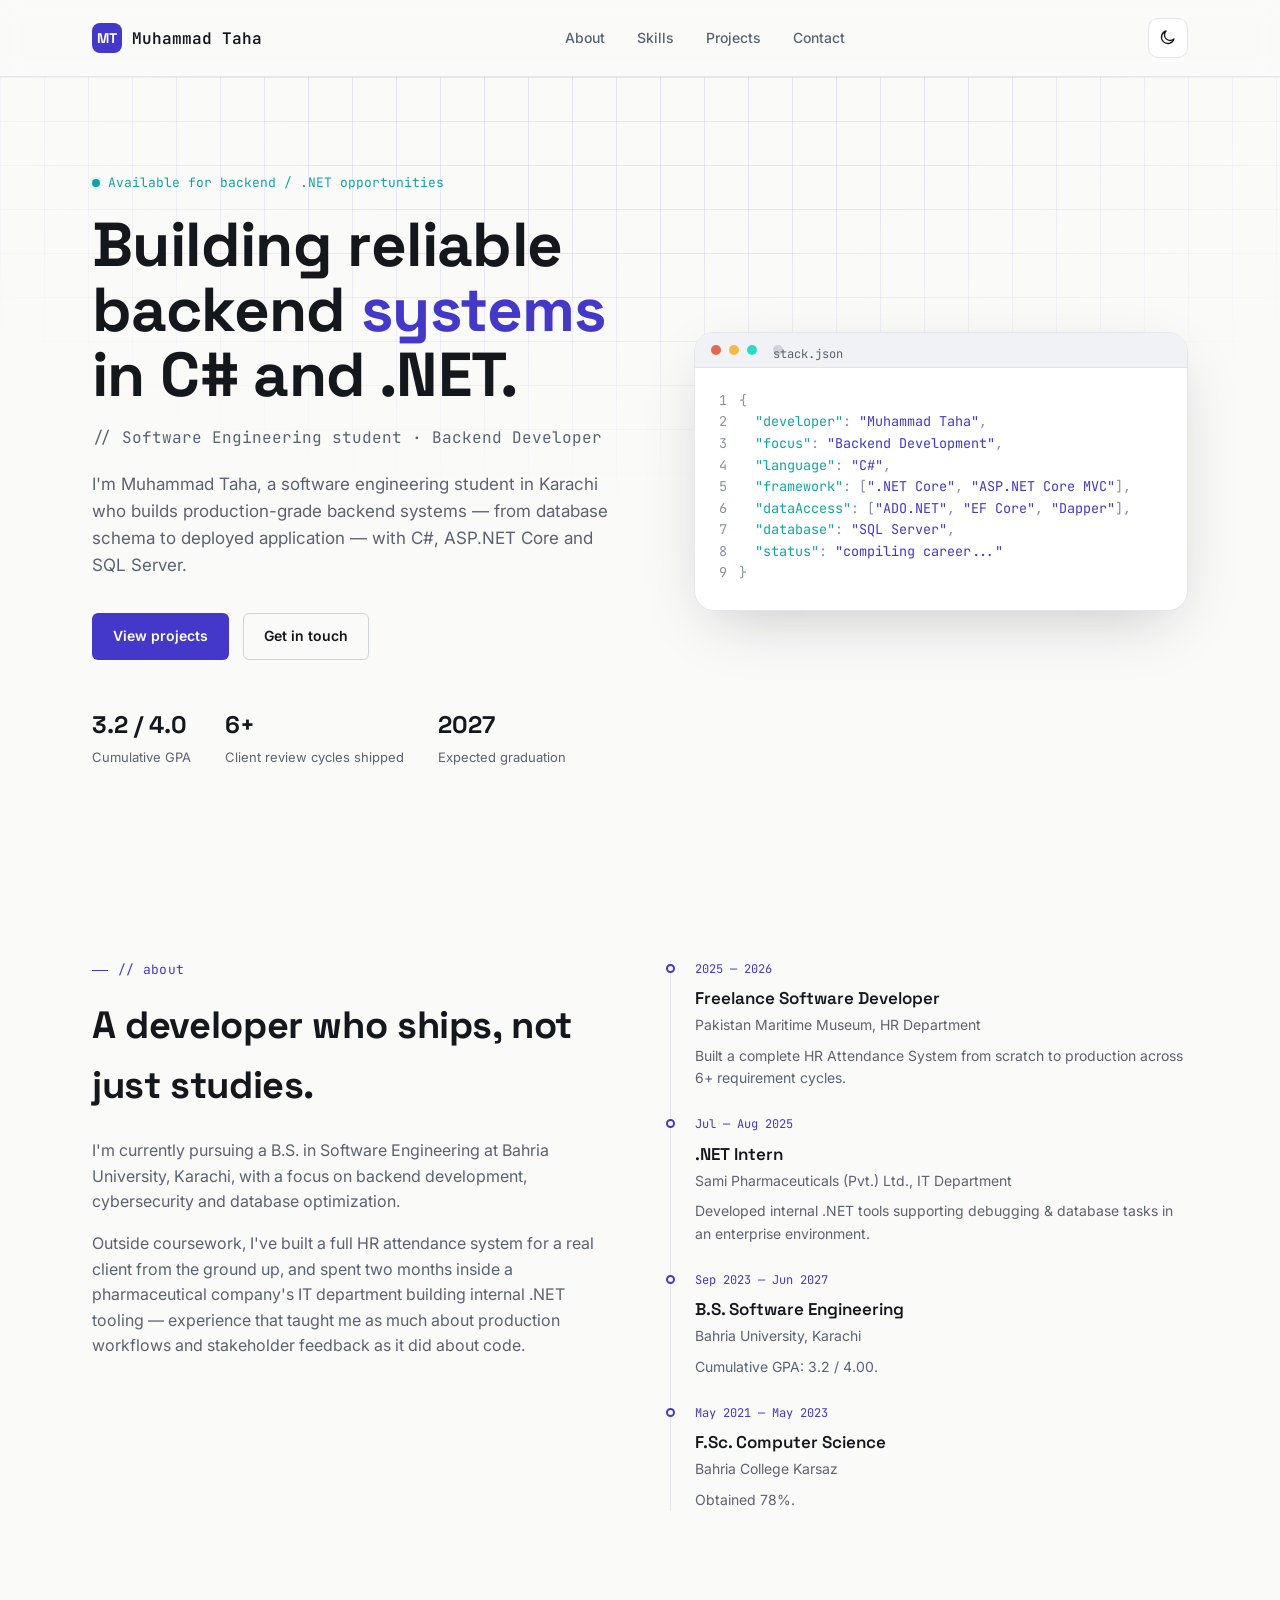
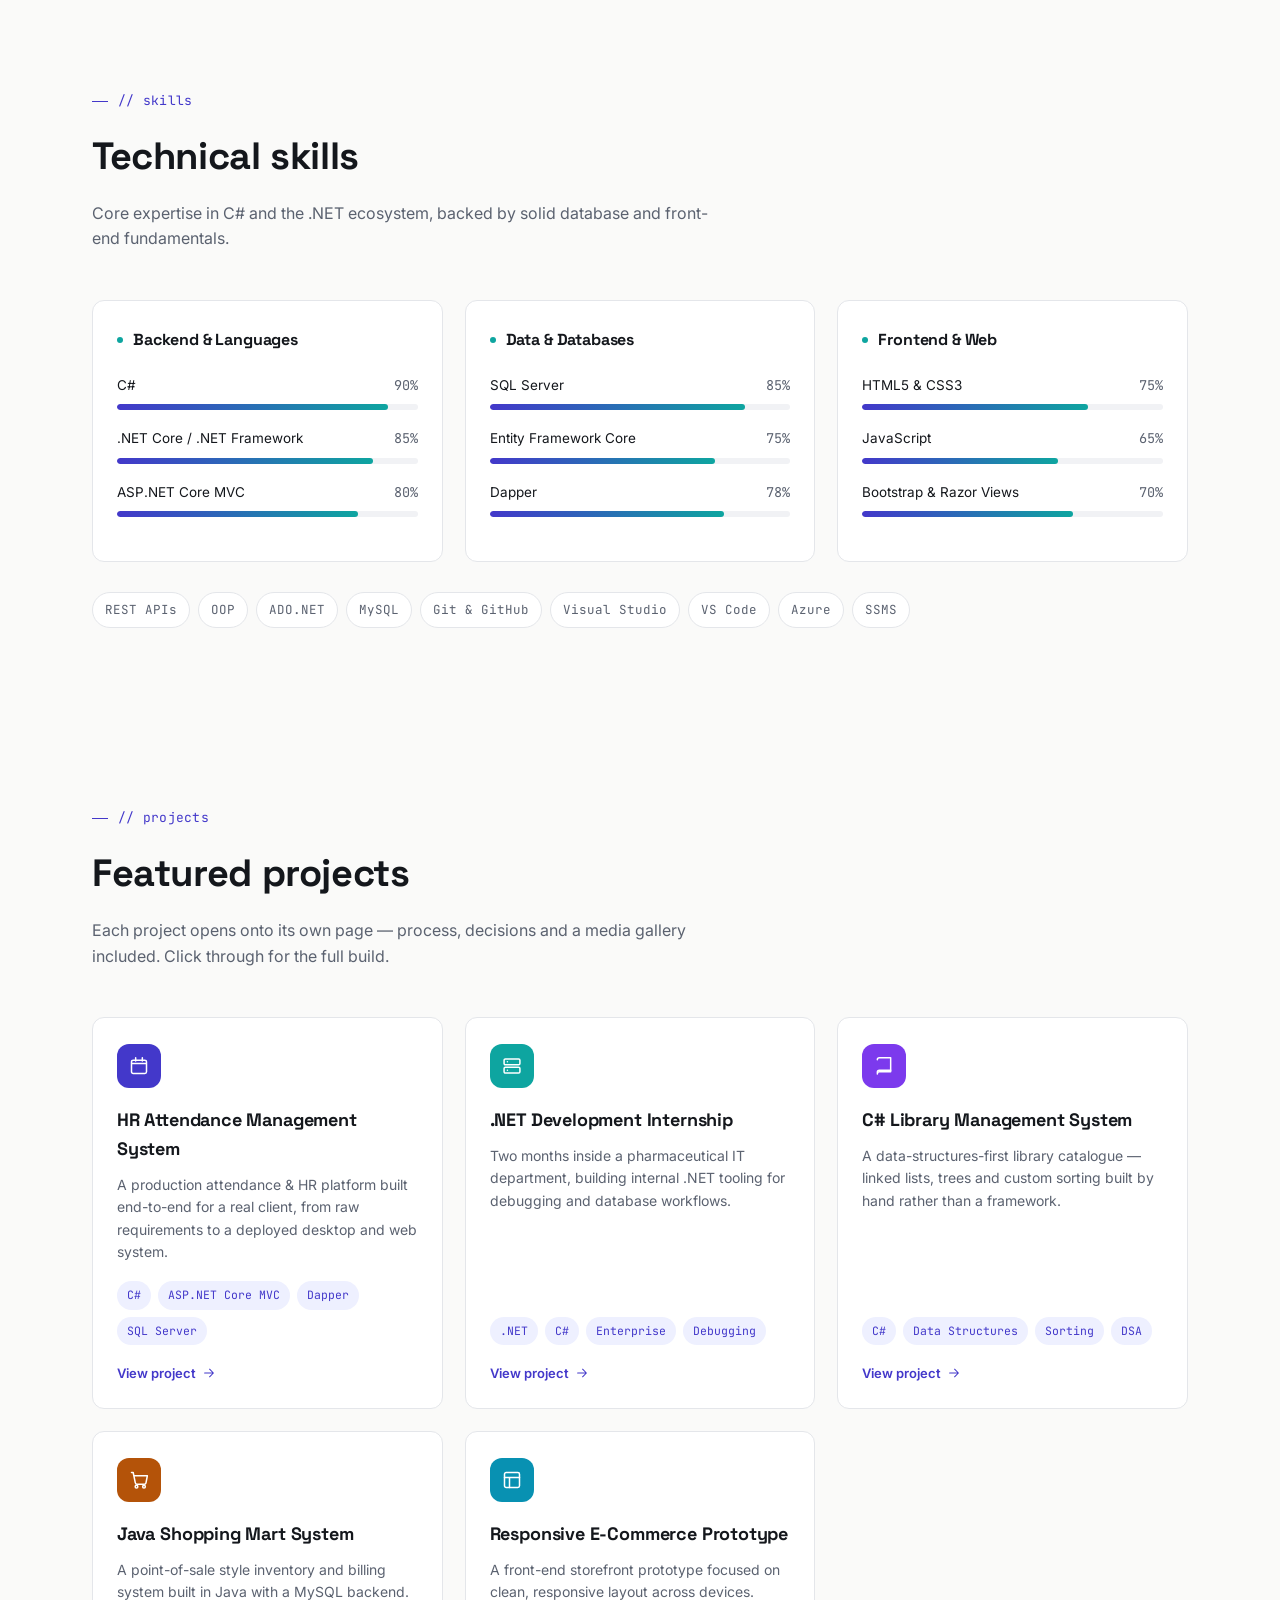
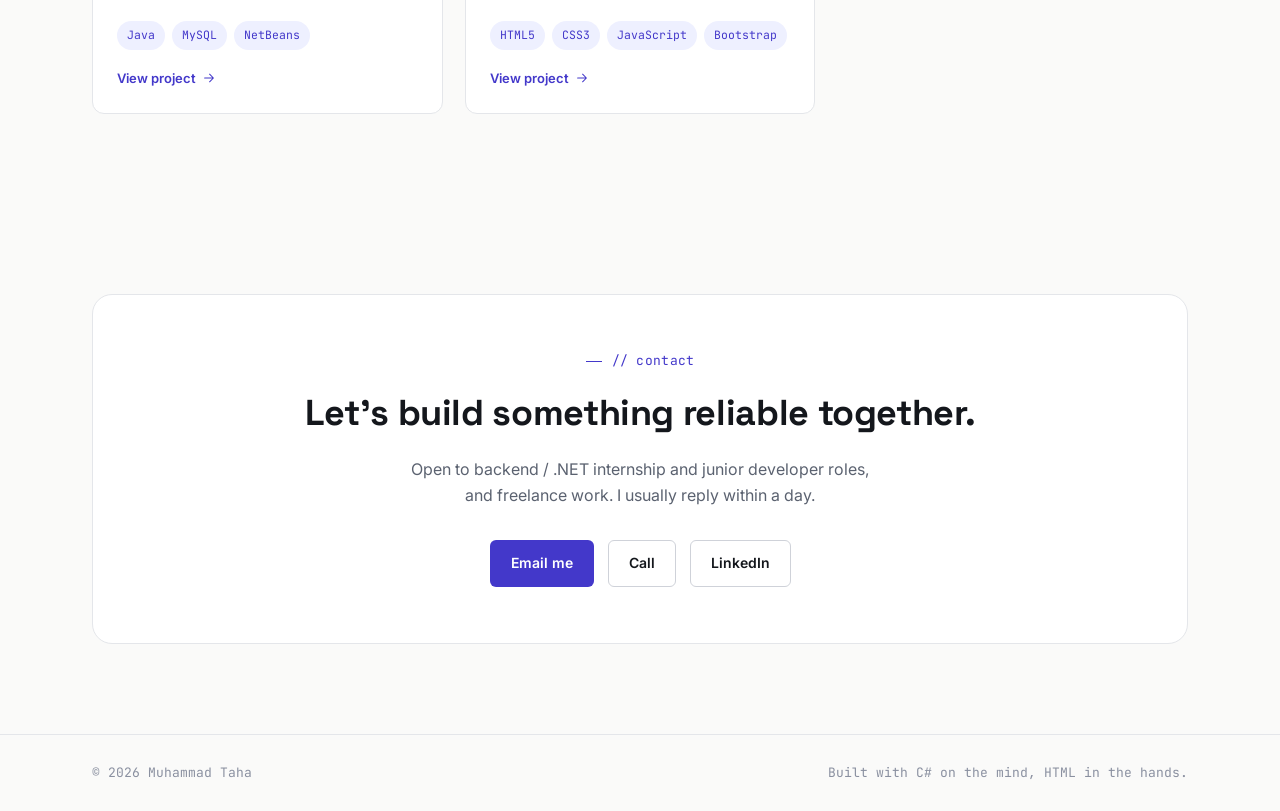
==== index.html @ 9a32a616 "Add files via upload" ====
<!DOCTYPE html>
<html lang="en">
<head>
<meta charset="UTF-8">
<meta name="viewport" content="width=device-width, initial-scale=1.0">
<title>Muhammad Taha — Backend Developer</title>
<meta name="description" content="Muhammad Taha — Backend Developer specializing in C# and the .NET ecosystem. Portfolio of production and personal projects.">
<link rel="icon" href="data:image/svg+xml,<svg xmlns=%22http://www.w3.org/2000/svg%22 viewBox=%220 0 24 24%22><rect width=%2224%22 height=%2224%22 rx=%226%22 fill=%22%234338CA%22/><text x=%2212%22 y=%2216.5%22 font-family=%22monospace%22 font-size=%2211%22 fill=%22white%22 text-anchor=%22middle%22>MT</text></svg>">
<link rel="stylesheet" href="css/styles.css">
<script>
  // set theme before paint to avoid flash
  (function(){ var t = localStorage.getItem('mt-portfolio-theme'); if(!t){ t = window.matchMedia('(prefers-color-scheme: dark)').matches ? 'dark':'light'; } document.documentElement.setAttribute('data-theme', t); })();
</script>
</head>
<body>

<nav class="nav">
  <div class="nav-inner">
    <button type="button" class="logo" id="brand-btn" aria-label="View profile"><span class="logo-mark" id="brand-mark">MT</span><span id="brand-name">Muhammad Taha</span></button>
    <ul class="nav-links" data-nav-links>
      <li><a href="#about">About</a></li>
      <li><a href="#skills">Skills</a></li>
      <li><a href="#projects">Projects</a></li>
      <li><a href="#contact">Contact</a></li>
    </ul>
    <div class="nav-right">
      <button class="theme-toggle" data-theme-toggle aria-label="Toggle color theme">
        <span class="icon-moon"><svg viewBox="0 0 24 24" fill="none" stroke="currentColor" stroke-width="1.8" stroke-linecap="round" stroke-linejoin="round"><path d="M20 14.5A8.5 8.5 0 1 1 9.5 4a7 7 0 0 0 10.5 10.5Z"/></svg></span>
        <span class="icon-sun"><svg viewBox="0 0 24 24" fill="none" stroke="currentColor" stroke-width="1.8" stroke-linecap="round" stroke-linejoin="round"><circle cx="12" cy="12" r="4.2"/><path d="M12 2.5v2.4M12 19.1v2.4M4.9 4.9l1.7 1.7M17.4 17.4l1.7 1.7M2.5 12h2.4M19.1 12h2.4M4.9 19.1l1.7-1.7M17.4 6.6l1.7-1.7"/></svg></span>
      </button>
      <button class="nav-toggle" data-nav-toggle aria-label="Toggle navigation menu">
        <svg viewBox="0 0 24 24" fill="none" stroke="currentColor" stroke-width="1.8" stroke-linecap="round" stroke-linejoin="round">
          <path d="M4 7h16"/>
          <path d="M4 12h16"/>
          <path d="M4 17h16"/>
        </svg>
      </button>
    </div>
  </div>
</nav>

<header class="hero">
  <div class="grid-backdrop"></div>
  <div class="container">
    <div class="hero-grid">
      <div>
        <div class="hero-kicker"><span class="dot"></span> <span id="hero-kicker"></span></div>
        <h1><span id="hero-title-pre"></span><span class="accent" id="hero-title-accent"></span><span id="hero-title-post"></span></h1>
        <div class="hero-role" id="hero-role"></div>
        <p class="hero-desc" id="hero-desc"></p>
        <div class="hero-actions">
          <a class="btn btn-primary" href="#projects">View projects</a>
          <a class="btn btn-ghost" href="#contact">Get in touch</a>
        </div>
        <div class="hero-stats" id="hero-stats"></div>
      </div>

      <div class="manifest">
        <div class="manifest-bar">
          <span style="background:#E8654E"></span><span style="background:#F5B942"></span><span style="background:#2DD9C6"></span>
          <span class="name">stack.json</span>
        </div>
        <div class="manifest-body">
<div class="row"><span class="ln">1</span><span class="p">{</span></div>
<div class="row"><span class="ln">2</span>  <span class="k">"developer"</span><span class="p">:</span> <span class="s">"Muhammad Taha"</span><span class="p">,</span></div>
<div class="row"><span class="ln">3</span>  <span class="k">"focus"</span><span class="p">:</span> <span class="s">"Backend Development"</span><span class="p">,</span></div>
<div class="row"><span class="ln">4</span>  <span class="k">"language"</span><span class="p">:</span> <span class="s">"C#"</span><span class="p">,</span></div>
<div class="row"><span class="ln">5</span>  <span class="k">"framework"</span><span class="p">:</span> <span class="p">[</span><span class="s">".NET Core"</span><span class="p">,</span> <span class="s">"ASP.NET Core MVC"</span><span class="p">],</span></div>
<div class="row"><span class="ln">6</span>  <span class="k">"dataAccess"</span><span class="p">:</span> <span class="p">[</span><span class="s">"ADO.NET"</span><span class="p">,</span> <span class="s">"EF Core"</span><span class="p">,</span> <span class="s">"Dapper"</span><span class="p">],</span></div>
<div class="row"><span class="ln">7</span>  <span class="k">"database"</span><span class="p">:</span> <span class="s">"SQL Server"</span><span class="p">,</span></div>
<div class="row"><span class="ln">8</span>  <span class="k">"status"</span><span class="p">:</span> <span class="s">"compiling career..."</span></div>
<div class="row"><span class="ln">9</span><span class="p">}</span></div>
        </div>
      </div>
    </div>
  </div>
</header>

<section id="about">
  <div class="container">
    <div class="about-grid">
      <div>
        <div class="eyebrow">// about</div>
        <h2 class="section-title" id="about-title"></h2>
        <div class="about-copy" id="about-copy" style="margin-top:22px;"></div>
      </div>
      <div class="timeline reveal" id="about-timeline"></div>
    </div>
  </div>
</section>

<section id="skills">
  <div class="container">
    <div class="section-head">
      <div class="eyebrow">// skills</div>
      <h2 class="section-title">Technical skills</h2>
      <p class="section-sub" id="skills-subtitle"></p>
    </div>

    <div class="skills-grid" id="skills-grid"></div>

    <div class="tool-pills reveal" id="skills-pills"></div>
  </div>
</section>

<section id="projects">
  <div class="container">
    <div class="section-head">
      <div class="eyebrow">// projects</div>
      <h2 class="section-title">Featured projects</h2>
      <p class="section-sub">Each project opens onto its own page — process, decisions and a media gallery included. Click through for the full build.</p>
    </div>
    <div class="projects-grid" id="projects-grid"></div>
  </div>
</section>

<section id="contact">
  <div class="container">
    <div class="contact-box reveal">
      <div class="eyebrow" style="justify-content:center;">// contact</div>
      <h2 id="contact-title"></h2>
      <p id="contact-desc"></p>
      <div class="contact-links">
        <a class="btn btn-primary" id="contact-email" href="#">Email me</a>
        <a class="btn btn-ghost" id="contact-phone" href="#">Call</a>
        <a class="btn btn-ghost" id="contact-linkedin" href="#" target="_blank" rel="noopener">LinkedIn</a>
      </div>
    </div>
  </div>
</section>

<footer>
  <div class="container footer-inner">
    <span>© <span id="year"></span> Muhammad Taha</span>
    <span>Built with C# on the mind, HTML in the hands.</span>
  </div>
</footer>

<script src="js/icons.js"></script>
<script src="js/theme.js"></script>
<script src="js/projects-data.js"></script>
<script src="js/site-data.js"></script>
<script src="js/store.js"></script>
<script src="js/auth.js"></script>
<script src="js/github-publish.js"></script>
<script src="js/admin.js"></script>
<script src="js/site-render.js"></script>
<script src="js/main.js"></script>
<script>document.getElementById('year').textContent = new Date().getFullYear();</script>
</body>
</html>
---- css/styles.css ----
/* =========================================================
   Muhammad Taha — Portfolio
   Design language: "compiled" — a backend/.NET engineer's
   world of manifests, builds and schemas, rendered minimal.
   ========================================================= */

@import url('https://fonts.googleapis.com/css2?family=Space+Grotesk:wght@400;500;600;700&family=Inter:wght@400;500;600;700&family=JetBrains+Mono:wght@400;500;600&display=swap');

:root{
  --bg: #FAFAF9;
  --bg-elevated: #FFFFFF;
  --bg-sunken: #F1F2F5;
  --text: #14171C;
  --text-muted: #5B6270;
  --text-faint: #8A90A0;
  --border: #E4E6EA;
  --border-strong: #CFD2D9;
  --accent: #4338CA;
  --accent-hover: #362CAA;
  --accent-2: #0EA5A0;
  --accent-soft: #EEF0FF;
  --accent-2-soft: #E4F8F6;
  --danger: #C4432E;
  --shadow: 0 1px 2px rgba(20,23,28,0.04), 0 8px 24px -12px rgba(20,23,28,0.10);
  --shadow-lg: 0 20px 60px -20px rgba(20,23,28,0.25);
  --radius-sm: 6px;
  --radius: 12px;
  --radius-lg: 20px;
  --font-display: 'Space Grotesk', sans-serif;
  --font-body: 'Inter', sans-serif;
  --font-mono: 'JetBrains Mono', monospace;
  --grid-dot: rgba(67,56,202,0.10);
  color-scheme: light;
}

[data-theme="dark"]{
  --bg: #0A0C10;
  --bg-elevated: #12151B;
  --bg-sunken: #0E1116;
  --text: #E9EAEE;
  --text-muted: #9AA1AE;
  --text-faint: #6B7280;
  --border: #21252E;
  --border-strong: #2E3340;
  --accent: #7C8AFF;
  --accent-hover: #97A2FF;
  --accent-2: #2DD9C6;
  --accent-soft: rgba(124,138,255,0.12);
  --accent-2-soft: rgba(45,217,198,0.10);
  --danger: #E8654E;
  --shadow: 0 1px 2px rgba(0,0,0,0.3), 0 8px 24px -12px rgba(0,0,0,0.5);
  --shadow-lg: 0 24px 70px -20px rgba(0,0,0,0.65);
  --grid-dot: rgba(124,138,255,0.14);
  color-scheme: dark;
}

*,*::before,*::after{ box-sizing: border-box; }
html{ scroll-behavior: smooth; }
body{
  margin:0;
  background: var(--bg);
  color: var(--text);
  font-family: var(--font-body);
  font-size: 16px;
  line-height: 1.6;
  -webkit-font-smoothing: antialiased;
  transition: background-color .35s ease, color .35s ease;
}
img,video{ max-width:100%; display:block; }
a{ color: inherit; text-decoration: none; }
button{ font-family: inherit; cursor:pointer; }
ul{ list-style:none; margin:0; padding:0; }
h1,h2,h3,h4{ font-family: var(--font-display); margin:0; letter-spacing:-0.01em; }
p{ margin:0; }

:focus-visible{
  outline: 2px solid var(--accent);
  outline-offset: 3px;
  border-radius: 4px;
}

.container{
  width: 100%;
  max-width: 1160px;
  margin: 0 auto;
  padding: 0 32px;
}

/* subtle blueprint grid used as ambient backdrop */
.grid-backdrop{
  position:absolute; inset:0;
  background-image:
    linear-gradient(var(--grid-dot) 1px, transparent 1px),
    linear-gradient(90deg, var(--grid-dot) 1px, transparent 1px);
  background-size: 44px 44px;
  mask-image: radial-gradient(ellipse 70% 60% at 50% 0%, black 40%, transparent 90%);
  pointer-events:none;
}

.eyebrow{
  font-family: var(--font-mono);
  font-size: 13px;
  color: var(--accent);
  letter-spacing: 0.02em;
  display:flex;
  align-items:center;
  gap:10px;
  margin-bottom: 14px;
}
.eyebrow::before{ content:''; width:16px; height:1px; background:var(--accent); display:inline-block; }

/* ---------- Nav ---------- */
.nav{
  position: sticky; top:0; z-index: 100;
  background: color-mix(in srgb, var(--bg) 82%, transparent);
  backdrop-filter: blur(10px);
  border-bottom: 1px solid var(--border);
}
.nav-inner{
  display:flex; align-items:center; justify-content:space-between;
  padding: 18px 32px;
  max-width: 1160px; margin:0 auto;
}
.logo{
  font-family: var(--font-mono);
  font-weight: 600;
  font-size: 16px;
  display:flex; align-items:center; gap:10px;
  background:none; border:none; padding:0; cursor:pointer; color: var(--text);
}
.logo-mark{
  width:30px; height:30px; border-radius: 8px;
  background: var(--accent);
  color:#fff;
  display:flex; align-items:center; justify-content:center;
  font-family: var(--font-display);
  font-size: 14px; font-weight:700;
  overflow:hidden;
  flex-shrink:0;
}
.logo-mark img{ width:100%; height:100%; object-fit:cover; display:block; }
.nav-links{ display:flex; gap:32px; align-items:center; }
.nav-links a{
  font-size: 14px; color: var(--text-muted); font-weight:500;
  transition: color .2s ease;
}
.nav-links a:hover{ color: var(--text); }
.nav-right{ display:flex; align-items:center; gap:14px; }

.theme-toggle{
  width:40px; height:40px; border-radius: 10px;
  border:1px solid var(--border);
  background: var(--bg-elevated);
  display:flex; align-items:center; justify-content:center;
  color: var(--text);
  transition: border-color .2s ease, transform .2s ease;
}
.theme-toggle:hover{ border-color: var(--border-strong); transform: translateY(-1px); }
.theme-toggle svg{ width:18px; height:18px; }
.icon-sun{ display:none; }
[data-theme="dark"] .icon-sun{ display:block; }
[data-theme="dark"] .icon-moon{ display:none; }

.nav-toggle{
  display:none;
  width:40px;height:40px;border-radius:10px;border:1px solid var(--border);
  background:var(--bg-elevated); align-items:center;justify-content:center;
  color: var(--text);
}
.nav-toggle svg{ width:18px;height:18px; }
.project-link-pill{
  display:inline-flex; align-items:center; gap:8px;
  margin-top: 16px;
  padding: 8px 12px;
  border-radius: 999px;
  background: var(--accent-soft);
  color: var(--accent);
  font-family: var(--font-mono);
  font-size: 12px;
  font-weight: 600;
  width: fit-content;
}
.project-link-pill svg{ width:14px; height:14px; }

.btn{
  font-family: var(--font-body);
  font-weight: 600;
  font-size: 14px;
  padding: 11px 20px;
  border-radius: var(--radius-sm);
  border: 1px solid transparent;
  display:inline-flex; align-items:center; gap:8px;
  transition: transform .18s ease, background-color .18s ease, border-color .18s ease, box-shadow .18s ease;
}
.btn-primary{ background: var(--accent); color:#fff; }
.btn-primary:hover{ background: var(--accent-hover); transform: translateY(-1px); box-shadow: var(--shadow); }
.btn-ghost{ background: transparent; border-color: var(--border-strong); color: var(--text); }
.btn-ghost:hover{ border-color: var(--accent); color: var(--accent); }
.btn-sm{ padding: 8px 14px; font-size: 13px; }

/* ---------- Hero ---------- */
.hero{
  position: relative;
  padding: 96px 0 100px;
  overflow:hidden;
}
.hero-grid{
  display:grid;
  grid-template-columns: 1.05fr 0.95fr;
  gap: 56px;
  align-items:center;
  position:relative;
}
.hero-kicker{
  font-family: var(--font-mono);
  font-size: 13px;
  color: var(--accent-2);
  margin-bottom: 18px;
  display:flex; align-items:center; gap:8px;
}
.hero-kicker .dot{ width:8px; height:8px; border-radius:50%; background: var(--accent-2); box-shadow: 0 0 0 3px var(--accent-2-soft); }
.hero h1{
  font-size: clamp(38px, 5.4vw, 62px);
  line-height: 1.05;
  font-weight: 700;
}
.hero h1 .accent{ color: var(--accent); }
.hero-role{
  font-family: var(--font-mono);
  color: var(--text-muted);
  font-size: 16px;
  margin-top: 18px;
}
.hero-desc{
  margin-top: 20px;
  color: var(--text-muted);
  font-size: 17px;
  max-width: 520px;
}
.hero-actions{ display:flex; gap:14px; margin-top: 34px; flex-wrap: wrap; }

.hero-stats{
  display:flex; gap: 34px; margin-top: 46px; flex-wrap:wrap;
}
.hero-stat b{ display:block; font-family: var(--font-display); font-size: 24px; }
.hero-stat span{ font-size: 13px; color: var(--text-muted); }

/* signature element: manifest card */
.manifest{
  background: var(--bg-elevated);
  border: 1px solid var(--border);
  border-radius: var(--radius-lg);
  box-shadow: var(--shadow-lg);
  overflow:hidden;
  font-family: var(--font-mono);
  font-size: 13.5px;
}
.manifest-bar{
  display:flex; align-items:center; gap:8px;
  padding: 12px 16px;
  border-bottom: 1px solid var(--border);
  background: var(--bg-sunken);
}
.manifest-bar span{ width:10px; height:10px; border-radius:50%; background: var(--border-strong); }
.manifest-bar .name{ margin-left:8px; color: var(--text-muted); font-size:12px; }
.manifest-body{ padding: 22px 24px 26px; overflow-x:auto; }
.manifest-body .ln{ color: var(--text-faint); display:inline-block; width:20px; user-select:none; }
.manifest-body .row{ white-space:pre; }
.k{ color: var(--accent-2); }
.s{ color: var(--accent); }
.p{ color: var(--text-faint); }
.n{ color: var(--text); }

/* ---------- Section shell ---------- */
section{ padding: 90px 0; }
.section-head{ max-width: 640px; margin-bottom: 48px; }
.section-title{ font-size: clamp(28px, 3.4vw, 38px); font-weight:700; }
.section-sub{ margin-top: 14px; color: var(--text-muted); font-size:16px; }
.divider{ height:1px; background: var(--border); border:none; margin:0; }

/* ---------- About ---------- */
.about-grid{
  display:grid; grid-template-columns: 1fr 1fr; gap: 60px; align-items:start;
}
.about-copy p{ color: var(--text-muted); font-size:16px; margin-bottom:16px; }
.timeline{ border-left: 1px solid var(--border); padding-left: 24px; display:flex; flex-direction:column; gap:26px; }
.timeline-item{ position:relative; }
.timeline-item::before{
  content:''; position:absolute; left:-29px; top:4px;
  width:9px; height:9px; border-radius:50%;
  background: var(--bg); border:2px solid var(--accent);
}
.timeline-date{ font-family: var(--font-mono); font-size:12px; color: var(--accent); }
.timeline-title{ font-family: var(--font-display); font-weight:600; font-size:17px; margin-top:6px; }
.timeline-org{ color: var(--text-muted); font-size: 14px; margin-top:2px; }
.timeline-desc{ color: var(--text-muted); font-size: 14px; margin-top: 8px; }

/* ---------- Skills ---------- */
.skills-grid{
  display:grid; grid-template-columns: repeat(3, 1fr); gap: 22px;
}
.skill-card{
  background: var(--bg-elevated);
  border:1px solid var(--border);
  border-radius: var(--radius);
  padding: 26px 24px;
}
.skill-card h3{ font-size: 16px; margin-bottom: 22px; display:flex; align-items:center; gap:10px; }
.skill-card h3::before{ content:''; width:6px; height:6px; border-radius:50%; background: var(--accent-2); }
.skill-row{ margin-bottom: 18px; }
.skill-row:last-child{ margin-bottom:0; }
.skill-row-top{ display:flex; justify-content:space-between; font-size:13.5px; margin-bottom:8px; }
.skill-row-top span:last-child{ font-family: var(--font-mono); color: var(--text-muted); }
.skill-bar{ height:6px; border-radius:6px; background: var(--bg-sunken); overflow:hidden; }
.skill-bar-fill{ height:100%; border-radius:6px; background: linear-gradient(90deg, var(--accent), var(--accent-2)); width:0; transition: width 1s cubic-bezier(.2,.7,.2,1); }

.tool-pills{ display:flex; flex-wrap:wrap; gap:8px; margin-top: 30px; }
.tool-pill{
  font-family: var(--font-mono); font-size: 12.5px;
  padding: 7px 12px; border-radius: 999px;
  border: 1px solid var(--border); color: var(--text-muted);
  background: var(--bg-elevated);
}

/* ---------- Projects grid ---------- */
.projects-grid{
  display:grid; grid-template-columns: repeat(3, 1fr); gap: 22px;
}
.project-card{
  position:relative;
  background: var(--bg-elevated);
  border:1px solid var(--border);
  border-radius: var(--radius);
  padding: 26px 24px 24px;
  transition: transform .22s ease, border-color .22s ease, box-shadow .22s ease;
  display:flex; flex-direction:column;
}
.project-card:hover{
  transform: translateY(-4px);
  border-color: var(--border-strong);
  box-shadow: var(--shadow-lg);
}
.project-card-link{
  position:absolute;
  inset:0;
  border-radius: inherit;
  z-index: 1;
  border:0;
  background: transparent;
  padding:0;
  cursor:pointer;
}
.project-card > *:not(.project-card-link){
  position:relative;
  z-index:2;
}
.project-card-link:focus-visible{
  outline: 2px solid var(--accent);
  outline-offset: 4px;
}
.project-icon{
  width:44px; height:44px; border-radius: 12px;
  display:flex; align-items:center; justify-content:center;
  margin-bottom: 18px;
  color:#fff;
}
.project-icon svg{ width:20px; height:20px; }
.project-card h3{ font-size: 18px; margin-bottom:10px; }
.project-card p{ color: var(--text-muted); font-size: 14px; flex:1; }
.project-tags{ display:flex; flex-wrap:wrap; gap:7px; margin-top:18px; }
.tag{
  font-family: var(--font-mono); font-size:11.5px;
  padding: 5px 10px; border-radius:999px;
  background: var(--accent-soft); color: var(--accent);
}
.project-open{
  margin-top:18px; font-size:13px; font-weight:600; color: var(--accent);
  display:flex; align-items:center; gap:6px;
}
.project-open svg{ width:14px; height:14px; transition: transform .2s ease; }
.project-card:hover .project-open svg{ transform: translateX(3px); }

/* ---------- Contact ---------- */
.contact-box{
  background: var(--bg-elevated);
  border: 1px solid var(--border);
  border-radius: var(--radius-lg);
  padding: 56px;
  text-align:center;
  position:relative;
  overflow:hidden;
}
.contact-box h2{ font-size: clamp(26px,3.4vw,36px); }
.contact-box p{ color: var(--text-muted); margin-top:14px; max-width:480px; margin-left:auto; margin-right:auto; }
.contact-links{ display:flex; gap:14px; justify-content:center; margin-top:32px; flex-wrap:wrap; }

footer{
  border-top: 1px solid var(--border);
  padding: 28px 0;
}
.footer-inner{
  display:flex; justify-content:space-between; align-items:center;
  font-size:13px; color: var(--text-faint); flex-wrap:wrap; gap:10px;
}
.footer-inner span{ font-family: var(--font-mono); }

/* ================= Responsive ================= */
@media (max-width: 920px){
  .hero-grid{ grid-template-columns: 1fr; }
  .about-grid{ grid-template-columns: 1fr; gap: 40px; }
  .skills-grid{ grid-template-columns: 1fr 1fr; }
  .projects-grid{ grid-template-columns: 1fr 1fr; }
}
@media (max-width: 720px){
  .container{ padding: 0 20px; }
  .nav-links{
    position:fixed; inset: 66px 16px auto 16px;
    background: var(--bg-elevated); border:1px solid var(--border);
    border-radius: var(--radius); padding: 14px;
    flex-direction:column; align-items:flex-start; gap:4px;
    box-shadow: var(--shadow-lg);
    transform: translateY(-12px); opacity:0; pointer-events:none;
    transition: all .22s ease;
  }
  .nav-links.open{ transform: translateY(0); opacity:1; pointer-events:auto; }
  .nav-links a{ padding: 10px 8px; width:100%; }
  .nav-toggle{ display:flex; }
  .skills-grid{ grid-template-columns: 1fr; }
  .projects-grid{ grid-template-columns: 1fr; }
  .hero{ padding: 64px 0 64px; }
  section{ padding: 64px 0; }
  .contact-box{ padding: 36px 22px; }
}

/* reduced motion */
@media (prefers-reduced-motion: reduce){
  *{ animation-duration: .001ms !important; transition-duration: .001ms !important; scroll-behavior:auto !important; }
}

/* reveal-on-scroll utility */
.reveal{ opacity:0; transform: translateY(16px); transition: opacity .6s ease, transform .6s ease; }
.reveal.in{ opacity:1; transform:none; }

/* =========================================================
   Project detail page
   ========================================================= */
.breadcrumb{
  font-family: var(--font-mono); font-size: 13px; color: var(--text-muted);
  display:flex; align-items:center; gap:8px; margin-bottom: 26px;
}
.breadcrumb a{ color: var(--text-muted); transition: color .2s ease; }
.breadcrumb a:hover{ color: var(--accent); }

.pd-hero{ padding: 56px 0 40px; position:relative; overflow:hidden; }
.pd-icon{
  width:56px; height:56px; border-radius:14px;
  display:flex; align-items:center; justify-content:center; color:#fff;
  margin-bottom: 22px;
}
.pd-icon svg{ width:26px; height:26px; }
.pd-hero h1{ font-size: clamp(30px, 4.6vw, 46px); font-weight:700; max-width: 780px; }
.pd-hero .role{ font-family: var(--font-mono); color: var(--accent-2); font-size:14px; margin-top:14px; }
.pd-hero p.lede{ margin-top:18px; color: var(--text-muted); font-size:17px; max-width:680px; }
.pd-tags{ display:flex; flex-wrap:wrap; gap:8px; margin-top:24px; }
.pd-meta{ display:flex; gap:36px; margin-top:34px; flex-wrap:wrap; }
.pd-meta div span{ display:block; font-size:12px; color: var(--text-faint); font-family: var(--font-mono); margin-bottom:4px; }
.pd-meta div b{ font-family: var(--font-display); font-size:16px; font-weight:600; }

.pd-section{ padding: 54px 0; }
.pd-section + .pd-section{ border-top: 1px solid var(--border); }
.pd-section-head{ max-width: 720px; margin-bottom: 30px; }
.pd-section-num{ font-family: var(--font-mono); color: var(--accent); font-size:13px; margin-bottom:12px; display:block; }
.pd-section-heading{ font-size: clamp(22px, 2.8vw, 30px); font-weight:700; }
.pd-section-sub{ font-family: var(--font-mono); color: var(--text-muted); font-size:14px; margin-top:10px; }
.pd-section-desc{ margin-top:18px; color: var(--text-muted); font-size:16px; max-width:720px; }
.pd-section-desc p{ margin-bottom: 12px; }
.pd-section-desc p:last-child{ margin-bottom:0; }

/* ---- Carousel ---- */
.carousel{
  position:relative;
  margin-top: 30px;
  border-radius: var(--radius-lg);
  overflow:hidden;
  background: var(--bg-sunken);
  border: 1px solid var(--border);
}
.carousel-track-wrap{
  position:relative;
  aspect-ratio: 16 / 9;
  width:100%;
  overflow:hidden;
}
.carousel-track{
  display:flex;
  height:100%;
  transition: transform .5s cubic-bezier(.22,.8,.24,1);
  will-change: transform;
}
.carousel-slide{
  min-width:100%; height:100%;
  display:flex; align-items:center; justify-content:center;
  background: var(--bg-sunken);
}
.carousel-slide img,
.carousel-slide video{
  width:100%; height:100%; object-fit:cover;
}
.carousel-arrow{
  position:absolute; top:50%; transform: translateY(-50%);
  width:42px; height:42px; border-radius:50%;
  background: color-mix(in srgb, var(--bg-elevated) 55%, transparent);
  backdrop-filter: blur(6px);
  border: 1px solid color-mix(in srgb, var(--border-strong) 70%, transparent);
  color: var(--text);
  display:flex; align-items:center; justify-content:center;
  transition: background-color .2s ease, transform .2s ease;
  z-index: 5;
}
.carousel-arrow:hover{ background: color-mix(in srgb, var(--bg-elevated) 85%, transparent); }
.carousel-arrow svg{ width:18px; height:18px; }
.carousel-prev{ left:16px; }
.carousel-next{ right:16px; }
.carousel-dots{
  display:flex; justify-content:center; align-items:center; gap:8px;
  padding: 16px;
  background: var(--bg-elevated);
}
.carousel-dot{
  width:7px; height:7px; border-radius:50%;
  background: var(--border-strong);
  transition: width .3s ease, background-color .3s ease, border-radius .3s ease;
}
.carousel-dot.active{ width:22px; border-radius:6px; background: var(--accent); }
.carousel-counter{
  position:absolute; top:16px; right:16px;
  font-family: var(--font-mono); font-size:12px;
  padding: 5px 10px; border-radius:999px;
  background: color-mix(in srgb, var(--bg-elevated) 60%, transparent);
  backdrop-filter: blur(6px);
  border: 1px solid color-mix(in srgb, var(--border-strong) 70%, transparent);
  z-index:5;
}

.pd-nav{
  display:flex; justify-content:space-between; align-items:center;
  padding: 44px 0 70px;
  gap: 16px; flex-wrap:wrap;
}
.pd-nav-link{
  display:flex; flex-direction:column; gap:6px;
  padding: 18px 20px;
  border:1px solid var(--border);
  border-radius: var(--radius);
  min-width: 220px;
  transition: border-color .2s ease, transform .2s ease;
}
.pd-nav-link:hover{ border-color: var(--accent); transform: translateY(-2px); }
.pd-nav-link span.label{ font-family: var(--font-mono); font-size:12px; color: var(--text-faint); }
.pd-nav-link span.title{ font-family: var(--font-display); font-weight:600; font-size:15px; }
.pd-nav-link.next{ text-align:right; align-items:flex-end; }

.empty-state{
  text-align:center; padding: 120px 20px;
}
.empty-state h1{ font-size:28px; }
.empty-state p{ color:var(--text-muted); margin-top:12px; }

@media (max-width: 720px){
  .pd-meta{ gap:22px; }
  .carousel-arrow{ width:36px; height:36px; }
  .pd-nav-link{ min-width: 45%; }
}
@media (max-width: 520px){
  .pd-nav-link{ min-width: 100%; }
}

.rot-180{ transform: rotate(180deg); }

/* =========================================================
   Admin — login modal, admin bar, inline editing affordances
   ========================================================= */

/* Elements that only make sense while an admin is signed in
   AND edit mode is switched on. Hidden by default; JS never
   needs to know about visibility, only the DOM structure. */
.admin-only-visible{ display:none; }
body.admin-editing .admin-only-visible{ display:inline-flex; }

/* Text made editable while edit mode is on */
.admin-editable{
  outline: 1.5px dashed transparent;
  outline-offset: 4px;
  border-radius: 4px;
  transition: outline-color .15s ease, background-color .15s ease;
  cursor: text;
}
body.admin-editing .admin-editable{ outline-color: color-mix(in srgb, var(--accent) 45%, transparent); }
body.admin-editing .admin-editable:hover{ background: var(--accent-soft); }
body.admin-editing .admin-editable:focus{ outline-style: solid; outline-color: var(--accent); background: var(--accent-soft); }

.admin-list-item{ position:relative; }
.admin-remove-btn{
  position:absolute; top:-10px; right:-10px;
  width:22px; height:22px; border-radius:50%;
  background: var(--danger); color:#fff; border:2px solid var(--bg-elevated);
  font-size:14px; line-height:1; font-weight:700;
  align-items:center; justify-content:center;
  box-shadow: var(--shadow);
  z-index: 6;
}
.admin-remove-btn:hover{ transform: scale(1.08); }

.admin-add-btn{
  font-family: var(--font-mono); font-size:12.5px; font-weight:600;
  padding: 9px 14px; border-radius: var(--radius-sm);
  border: 1.5px dashed var(--border-strong);
  background: transparent; color: var(--accent);
  align-items:center; justify-content:center;
  margin-top: 12px;
}
.admin-add-btn:hover{ border-color: var(--accent); background: var(--accent-soft); }

.project-card-add{
  align-items:center; justify-content:center; text-align:center;
  border-style: dashed;
  color: var(--text-muted);
}
.project-card-add:hover{ border-color: var(--accent); color: var(--accent); }

/* Login / credentials modal */
.admin-modal-overlay{
  position: fixed; inset:0; z-index: 300;
  background: color-mix(in srgb, #000 55%, transparent);
  backdrop-filter: blur(3px);
  display:flex; align-items:center; justify-content:center;
  opacity:0; pointer-events:none; transition: opacity .18s ease;
  padding: 20px;
}
.admin-modal-overlay.open{ opacity:1; pointer-events:auto; }
.admin-modal{
  position:relative;
  background: var(--bg-elevated);
  border: 1px solid var(--border);
  border-radius: var(--radius-lg);
  box-shadow: var(--shadow-lg);
  padding: 32px;
  width: 100%; max-width: 360px;
}
.admin-modal-close{
  position:absolute; top:14px; right:14px;
  width:30px; height:30px; border-radius:8px;
  border:1px solid var(--border); background: var(--bg-sunken); color: var(--text-muted);
  font-size:16px; line-height:1;
}
.admin-modal-title{ font-family: var(--font-display); font-weight:700; font-size:20px; }
.admin-modal-sub{ color: var(--text-muted); font-size:13.5px; margin-top:6px; margin-bottom:22px; }
.admin-field{ display:flex; flex-direction:column; gap:6px; margin-bottom:14px; font-size:13px; color: var(--text-muted); }
.admin-field input{
  font-family: var(--font-body); font-size:14px; color: var(--text);
  padding: 10px 12px; border-radius: var(--radius-sm);
  border: 1px solid var(--border-strong); background: var(--bg);
}
.admin-field input:focus{ outline:2px solid var(--accent); outline-offset:1px; border-color: var(--accent); }
.admin-modal-error{ color: var(--danger); font-size:13px; min-height:18px; margin-top:4px; }
.admin-modal-hint{ font-size:12.5px; color: var(--text-muted); margin: -6px 0 14px; line-height:1.5; }
.admin-modal-hint a{ color: var(--accent); }
.admin-modal-hint code, .admin-modal-sub code{ font-family: var(--font-mono); background: var(--bg-sunken); padding:1px 5px; border-radius:4px; font-size:.9em; }
.admin-modal-actions{ display:flex; gap:10px; align-items:center; margin-top:6px; }
.admin-modal-actions .btn{ flex:1; justify-content:center; }
.admin-bar-btn.primary{ border-color: var(--accent); color: var(--accent); font-weight:600; }
.admin-bar-btn.primary:hover{ background: var(--accent-soft); }

/* Bottom-right admin bar, visible whenever signed in */
.admin-bar{
  position: fixed; right: 18px; bottom: 18px; z-index: 250;
  background: var(--bg-elevated);
  border: 1px solid var(--border);
  border-radius: var(--radius);
  box-shadow: var(--shadow-lg);
  padding: 14px 16px;
  font-size: 13px;
  display:flex; flex-direction:column; gap:10px;
  max-width: 92vw;
}
.admin-bar-row{ display:flex; align-items:center; gap:10px; flex-wrap:wrap; }
.admin-bar-label{
  font-family: var(--font-mono); font-weight:700; color: var(--accent);
  font-size:12px; text-transform:uppercase; letter-spacing:.04em;
}
.admin-switch{ display:flex; align-items:center; gap:8px; cursor:pointer; font-size:13px; margin-left:auto; }
.admin-switch input{ accent-color: var(--accent); width:16px; height:16px; }
.admin-bar-actions{ border-top: 1px solid var(--border); padding-top:10px; }
.admin-bar-btn{
  font-family: var(--font-mono); font-size:12px;
  padding: 8px 12px; border-radius: var(--radius-sm);
  border: 1px solid var(--border-strong); background: var(--bg-sunken); color: var(--text);
}
.admin-bar-btn:hover{ border-color: var(--accent); color: var(--accent); }
.admin-bar-btn.danger{ border-color: color-mix(in srgb, var(--danger) 55%, var(--border-strong)); color: var(--danger); }
.admin-bar-btn.danger:hover{ border-color: var(--danger); background: color-mix(in srgb, var(--danger) 10%, transparent); }

/* Media slide upload/replace/remove toolbar (project detail admin) */
.admin-media-toolbar{
  position:absolute; left:10px; bottom:10px; z-index:6;
  display:flex; flex-wrap:wrap; gap:6px; max-width: calc(100% - 20px);
}
.admin-media-toolbar button{
  font-family: var(--font-mono); font-size:11.5px;
  padding: 7px 10px; border-radius:999px;
  background: color-mix(in srgb, var(--bg-elevated) 82%, transparent);
  backdrop-filter: blur(6px);
  border: 1px solid var(--border-strong); color: var(--text);
}
.admin-media-toolbar button:hover{ border-color: var(--accent); color: var(--accent); }
.admin-media-toolbar button.danger{ color: var(--danger); border-color: color-mix(in srgb, var(--danger) 50%, var(--border-strong)); }
.admin-media-add-wrap{ display:flex; align-items:center; gap:10px; margin-top:18px; }

/* Toast */
.admin-toast{
  position: fixed; left:50%; bottom: 24px; transform: translate(-50%, 12px);
  background: var(--text); color: var(--bg);
  font-size: 13.5px; font-family: var(--font-body);
  padding: 12px 18px; border-radius: var(--radius);
  box-shadow: var(--shadow-lg);
  z-index: 400;
  opacity:0; pointer-events:none;
  transition: opacity .2s ease, transform .2s ease;
}
.admin-toast.show{ opacity:1; transform: translate(-50%, 0); }
.admin-toast.error{ background: var(--danger); color:#fff; }

@media (max-width: 520px){
  .admin-bar{ left:12px; right:12px; bottom:12px; }
}

/* Profile popup (click name/logo) */
.profile-modal{ max-width: 380px; text-align:center; }
.profile-modal-avatar{
  width:160px; height:160px; border-radius:50%;
  background: var(--accent); color:#fff;
  display:flex; align-items:center; justify-content:center;
  font-family: var(--font-display); font-size:48px; font-weight:700;
  margin: 4px auto 18px; overflow:hidden; position:relative;
}
.profile-modal-avatar img{ width:100%; height:100%; object-fit:cover; display:block; }
.profile-modal-name{ font-family: var(--font-display); font-weight:700; font-size:22px; }
.profile-modal-role{ color: var(--accent); font-family: var(--font-mono); font-size:12.5px; margin-top:6px; }
.profile-modal-bio{ color: var(--text-muted); font-size:14px; line-height:1.6; margin-top:14px; text-align:left; }
.profile-modal-links{ display:flex; gap:10px; justify-content:center; margin-top:20px; flex-wrap:wrap; }
.profile-modal-avatar-btn{
  margin-top:10px;
  font-family: var(--font-mono); font-size:12px;
  padding: 7px 12px; border-radius:999px;
  border: 1px dashed var(--border-strong); background: transparent; color: var(--accent);
}
.profile-modal-avatar-btn:hover{ background: var(--accent-soft); }
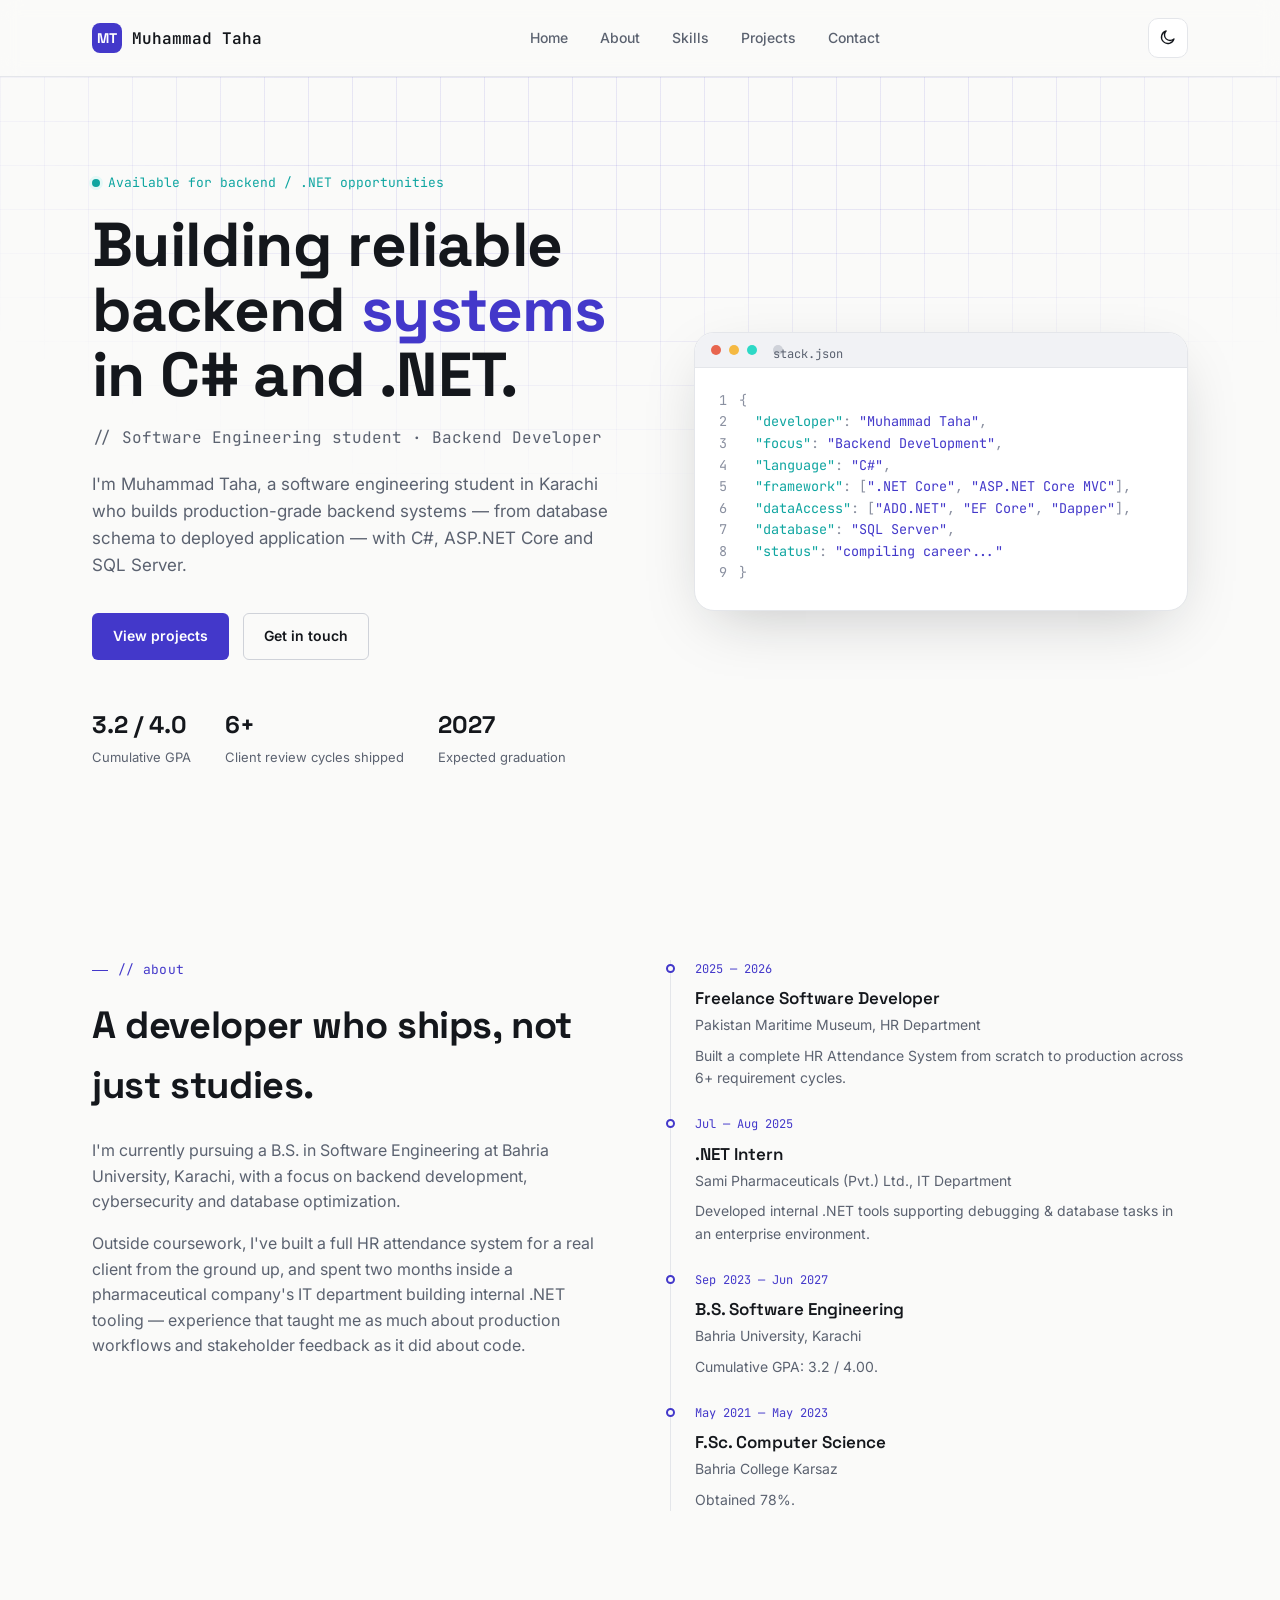
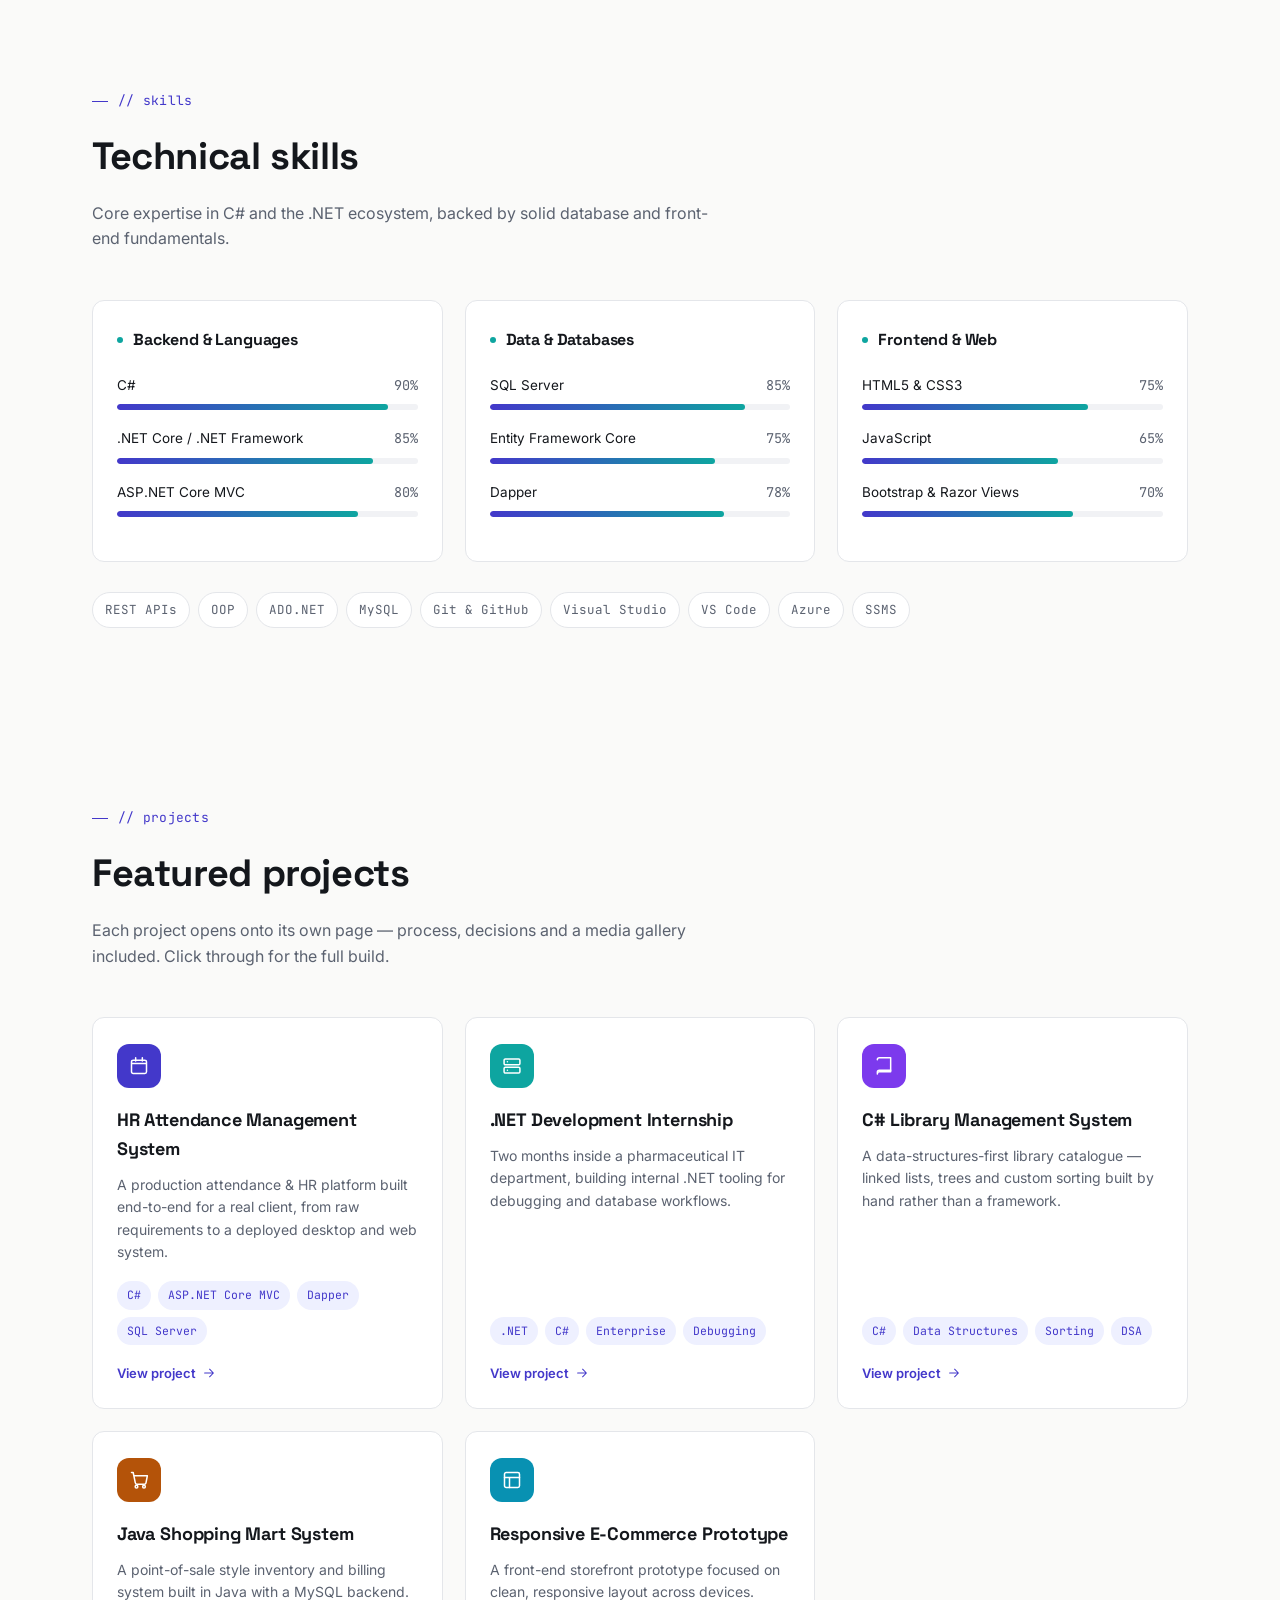
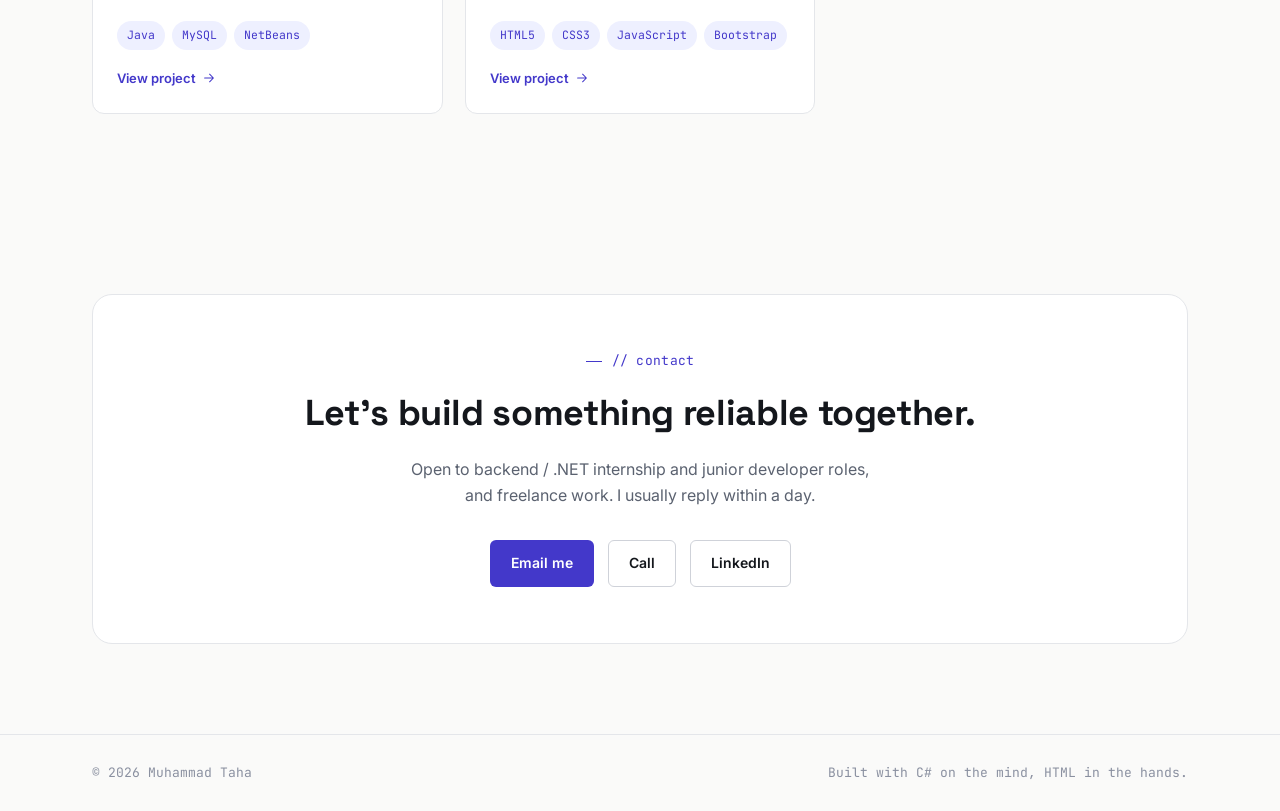
==== commit 4448694d: "Add files via upload" ====
--- a/index.html
+++ b/index.html
@@ -18,6 +18,7 @@
   <div class="nav-inner">
     <button type="button" class="logo" id="brand-btn" aria-label="View profile"><span class="logo-mark" id="brand-mark">MT</span><span id="brand-name">Muhammad Taha</span></button>
     <ul class="nav-links" data-nav-links>
+      <li><a href="index.html">Home</a></li>
       <li><a href="#about">About</a></li>
       <li><a href="#skills">Skills</a></li>
       <li><a href="#projects">Projects</a></li>
@@ -141,6 +142,7 @@
 <script src="js/projects-data.js"></script>
 <script src="js/site-data.js"></script>
 <script src="js/store.js"></script>
+<script src="js/media-store.js"></script>
 <script src="js/auth.js"></script>
 <script src="js/github-publish.js"></script>
 <script src="js/admin.js"></script>
--- a/css/styles.css
+++ b/css/styles.css
@@ -30,6 +30,8 @@
   --font-body: 'Inter', sans-serif;
   --font-mono: 'JetBrains Mono', monospace;
   --grid-dot: rgba(67,56,202,0.10);
+  --ease-swift: cubic-bezier(.16,1,.3,1);
+  --ease-spring: cubic-bezier(.34,1.56,.64,1);
   color-scheme: light;
 }
 
@@ -153,7 +155,7 @@
   background: var(--bg-elevated);
   display:flex; align-items:center; justify-content:center;
   color: var(--text);
-  transition: border-color .2s ease, transform .2s ease;
+  transition: border-color .16s var(--ease-swift), transform .16s var(--ease-swift);
 }
 .theme-toggle:hover{ border-color: var(--border-strong); transform: translateY(-1px); }
 .theme-toggle svg{ width:18px; height:18px; }
@@ -166,8 +168,12 @@
   width:40px;height:40px;border-radius:10px;border:1px solid var(--border);
   background:var(--bg-elevated); align-items:center;justify-content:center;
   color: var(--text);
-}
-.nav-toggle svg{ width:18px;height:18px; }
+  transition: border-color .16s var(--ease-swift), transform .1s var(--ease-swift);
+}
+.nav-toggle:hover{ border-color: var(--border-strong); }
+.nav-toggle:active{ transform: scale(.92); }
+.nav-toggle svg{ width:18px;height:18px; transition: transform .22s var(--ease-swift); }
+.nav-toggle[aria-expanded="true"] svg{ transform: rotate(90deg); }
 .project-link-pill{
   display:inline-flex; align-items:center; gap:8px;
   margin-top: 16px;
@@ -332,14 +338,15 @@
   border:1px solid var(--border);
   border-radius: var(--radius);
   padding: 26px 24px 24px;
-  transition: transform .22s ease, border-color .22s ease, box-shadow .22s ease;
+  transition: transform .2s var(--ease-swift), border-color .2s var(--ease-swift), box-shadow .2s var(--ease-swift);
   display:flex; flex-direction:column;
 }
 .project-card:hover{
-  transform: translateY(-4px);
+  transform: translateY(-5px);
   border-color: var(--border-strong);
   box-shadow: var(--shadow-lg);
 }
+.project-card:hover .project-icon{ transform: scale(1.08); }
 .project-card-link{
   position:absolute;
   inset:0;
@@ -353,6 +360,15 @@
 .project-card > *:not(.project-card-link){
   position:relative;
   z-index:2;
+  pointer-events:none;
+}
+.project-card .project-link-pill,
+.project-card .admin-remove-btn{
+  pointer-events:auto;
+}
+.project-card:has(.project-card-link:active){
+  transform: scale(.985);
+  transition: transform .1s var(--ease-swift);
 }
 .project-card-link:focus-visible{
   outline: 2px solid var(--accent);
@@ -363,6 +379,7 @@
   display:flex; align-items:center; justify-content:center;
   margin-bottom: 18px;
   color:#fff;
+  transition: transform .22s var(--ease-swift);
 }
 .project-icon svg{ width:20px; height:20px; }
 .project-card h3{ font-size: 18px; margin-bottom:10px; }
@@ -377,8 +394,8 @@
   margin-top:18px; font-size:13px; font-weight:600; color: var(--accent);
   display:flex; align-items:center; gap:6px;
 }
-.project-open svg{ width:14px; height:14px; transition: transform .2s ease; }
-.project-card:hover .project-open svg{ transform: translateX(3px); }
+.project-open svg{ width:14px; height:14px; transition: transform .2s var(--ease-swift); }
+.project-card:hover .project-open svg{ transform: translateX(4px); }
 
 /* ---------- Contact ---------- */
 .contact-box{
@@ -419,10 +436,10 @@
     border-radius: var(--radius); padding: 14px;
     flex-direction:column; align-items:flex-start; gap:4px;
     box-shadow: var(--shadow-lg);
-    transform: translateY(-12px); opacity:0; pointer-events:none;
-    transition: all .22s ease;
+    transform: translateY(-10px) scale(.98); opacity:0; pointer-events:none;
+    transition: transform .22s var(--ease-swift), opacity .16s ease;
   }
-  .nav-links.open{ transform: translateY(0); opacity:1; pointer-events:auto; }
+  .nav-links.open{ transform: translateY(0) scale(1); opacity:1; pointer-events:auto; }
   .nav-links a{ padding: 10px 8px; width:100%; }
   .nav-toggle{ display:flex; }
   .skills-grid{ grid-template-columns: 1fr; }
@@ -438,7 +455,7 @@
 }
 
 /* reveal-on-scroll utility */
-.reveal{ opacity:0; transform: translateY(16px); transition: opacity .6s ease, transform .6s ease; }
+.reveal{ opacity:0; transform: translateY(16px) scale(.99); transition: opacity .45s var(--ease-swift), transform .45s var(--ease-swift); }
 .reveal.in{ opacity:1; transform:none; }
 
 /* =========================================================
@@ -501,11 +518,52 @@
   min-width:100%; height:100%;
   display:flex; align-items:center; justify-content:center;
   background: var(--bg-sunken);
+  position:relative;
+  overflow:hidden;
 }
 .carousel-slide img,
 .carousel-slide video{
   width:100%; height:100%; object-fit:cover;
-}
+  transition: transform .35s var(--ease-swift);
+}
+.carousel-slide-clickable{ cursor: zoom-in; }
+.carousel-slide-clickable::after{
+  content:'';
+  position:absolute; inset:0;
+  background: color-mix(in srgb, #000 12%, transparent);
+  opacity:0; transition: opacity .2s ease;
+  pointer-events:none;
+}
+.carousel-slide-clickable:hover::after{ opacity:1; }
+.carousel-slide-clickable:hover img,
+.carousel-slide-clickable:hover video{ transform: scale(1.04); }
+.carousel-play-badge{
+  position:absolute; top:50%; left:50%; transform: translate(-50%,-50%);
+  width:60px; height:60px; border-radius:50%;
+  background: color-mix(in srgb, #000 45%, transparent);
+  backdrop-filter: blur(4px);
+  display:flex; align-items:center; justify-content:center;
+  color:#fff; pointer-events:none;
+  transition: transform .2s var(--ease-swift), background-color .2s ease;
+}
+.carousel-play-badge svg{ width:22px; height:22px; margin-left:2px; }
+.carousel-slide-clickable:hover .carousel-play-badge{ transform: translate(-50%,-50%) scale(1.08); background: color-mix(in srgb, #000 60%, transparent); }
+
+/* Embedded YouTube/Vimeo player — fills the slide like a video would */
+.video-embed-wrap{ width:100%; height:100%; }
+.video-embed-wrap iframe{ width:100%; height:100%; border:0; display:block; }
+
+/* Shown if a locally-uploaded video's blob can't be found in this
+   browser's storage anymore (e.g. site data was cleared) */
+.carousel-slide.media-missing::before{
+  content:'Video unavailable in this browser — re-upload or paste a hosted URL';
+  position:absolute; inset:0;
+  display:flex; align-items:center; justify-content:center;
+  text-align:center; padding: 24px;
+  font-family: var(--font-mono); font-size:13px; color: var(--text-muted);
+  background: var(--bg-sunken);
+}
+.carousel-slide.media-missing video{ display:none; }
 .carousel-arrow{
   position:absolute; top:50%; transform: translateY(-50%);
   width:42px; height:42px; border-radius:50%;
@@ -542,6 +600,79 @@
   z-index:5;
 }
 
+/* ---- Lightbox (fullscreen media viewer) ---- */
+.lightbox-overlay{
+  position: fixed; inset:0; z-index: 400;
+  background: color-mix(in srgb, #000 88%, transparent);
+  display:flex; align-items:center; justify-content:center;
+  opacity:0; pointer-events:none;
+  transition: opacity .2s ease;
+  padding: 60px 16px;
+}
+.lightbox-overlay.open{ opacity:1; pointer-events:auto; }
+body.lightbox-locked{ overflow:hidden; }
+.lightbox-stage{
+  position:relative;
+  width:100%; height:100%;
+  max-width: 1200px;
+  display:flex; align-items:center; justify-content:center;
+  transform: scale(.96);
+  transition: transform .25s var(--ease-swift);
+}
+.lightbox-overlay.open .lightbox-stage{ transform: scale(1); }
+.lightbox-stage img,
+.lightbox-stage video{
+  max-width:100%; max-height:100%;
+  border-radius: var(--radius);
+  box-shadow: var(--shadow-lg);
+  object-fit: contain;
+  background:#000;
+}
+.lightbox-icon-btn{
+  position:absolute; z-index: 2;
+  width:44px; height:44px; border-radius:50%;
+  background: color-mix(in srgb, #fff 12%, transparent);
+  backdrop-filter: blur(6px);
+  border: 1px solid color-mix(in srgb, #fff 18%, transparent);
+  color:#fff;
+  display:flex; align-items:center; justify-content:center;
+  transition: background-color .16s var(--ease-swift), transform .16s var(--ease-swift);
+}
+.lightbox-icon-btn:hover{ background: color-mix(in srgb, #fff 24%, transparent); }
+.lightbox-icon-btn:active{ transform: scale(.92); }
+.lightbox-icon-btn svg{ width:19px; height:19px; }
+.lightbox-close{ top:20px; right:20px; }
+.lightbox-fullscreen{ top:20px; right:76px; }
+.lightbox-arrow{ top:50%; transform: translateY(-50%); }
+.lightbox-arrow:active{ transform: translateY(-50%) scale(.92); }
+.lightbox-prev{ left:16px; }
+.lightbox-next{ right:16px; }
+.lightbox-footer{
+  position:absolute; left:0; right:0; bottom:16px;
+  display:flex; align-items:center; justify-content:center; gap:12px;
+  padding: 0 70px;
+  text-align:center;
+}
+.lightbox-caption{
+  color: rgba(255,255,255,.85); font-size:14px;
+}
+.lightbox-counter{
+  font-family: var(--font-mono); font-size:12px;
+  color: rgba(255,255,255,.6);
+  padding: 4px 10px; border-radius:999px;
+  background: color-mix(in srgb, #fff 10%, transparent);
+}
+@media (max-width: 640px){
+  .lightbox-overlay{ padding: 70px 8px 90px; }
+  .lightbox-icon-btn{ width:38px; height:38px; }
+  .lightbox-icon-btn svg{ width:16px; height:16px; }
+  .lightbox-close{ top:12px; right:12px; }
+  .lightbox-fullscreen{ top:12px; right:60px; }
+  .lightbox-prev{ left:6px; }
+  .lightbox-next{ right:6px; }
+  .lightbox-footer{ padding: 0 50px; flex-direction:column; gap:6px; bottom:14px; }
+}
+
 .pd-nav{
   display:flex; justify-content:space-between; align-items:center;
   padding: 44px 0 70px;
@@ -646,7 +777,10 @@
   box-shadow: var(--shadow-lg);
   padding: 32px;
   width: 100%; max-width: 360px;
-}
+  transform: scale(.94) translateY(6px);
+  transition: transform .22s var(--ease-swift);
+}
+.admin-modal-overlay.open .admin-modal{ transform: scale(1) translateY(0); }
 .admin-modal-close{
   position:absolute; top:14px; right:14px;
   width:30px; height:30px; border-radius:8px;
@@ -735,12 +869,12 @@
 }
 
 /* Profile popup (click name/logo) */
-.profile-modal{ max-width: 380px; text-align:center; }
+.profile-modal{ max-width: 420px; text-align:center; }
 .profile-modal-avatar{
-  width:160px; height:160px; border-radius:50%;
+  width:200px; height:200px; border-radius:50%;
   background: var(--accent); color:#fff;
   display:flex; align-items:center; justify-content:center;
-  font-family: var(--font-display); font-size:48px; font-weight:700;
+  font-family: var(--font-display); font-size:60px; font-weight:700;
   margin: 4px auto 18px; overflow:hidden; position:relative;
 }
 .profile-modal-avatar img{ width:100%; height:100%; object-fit:cover; display:block; }
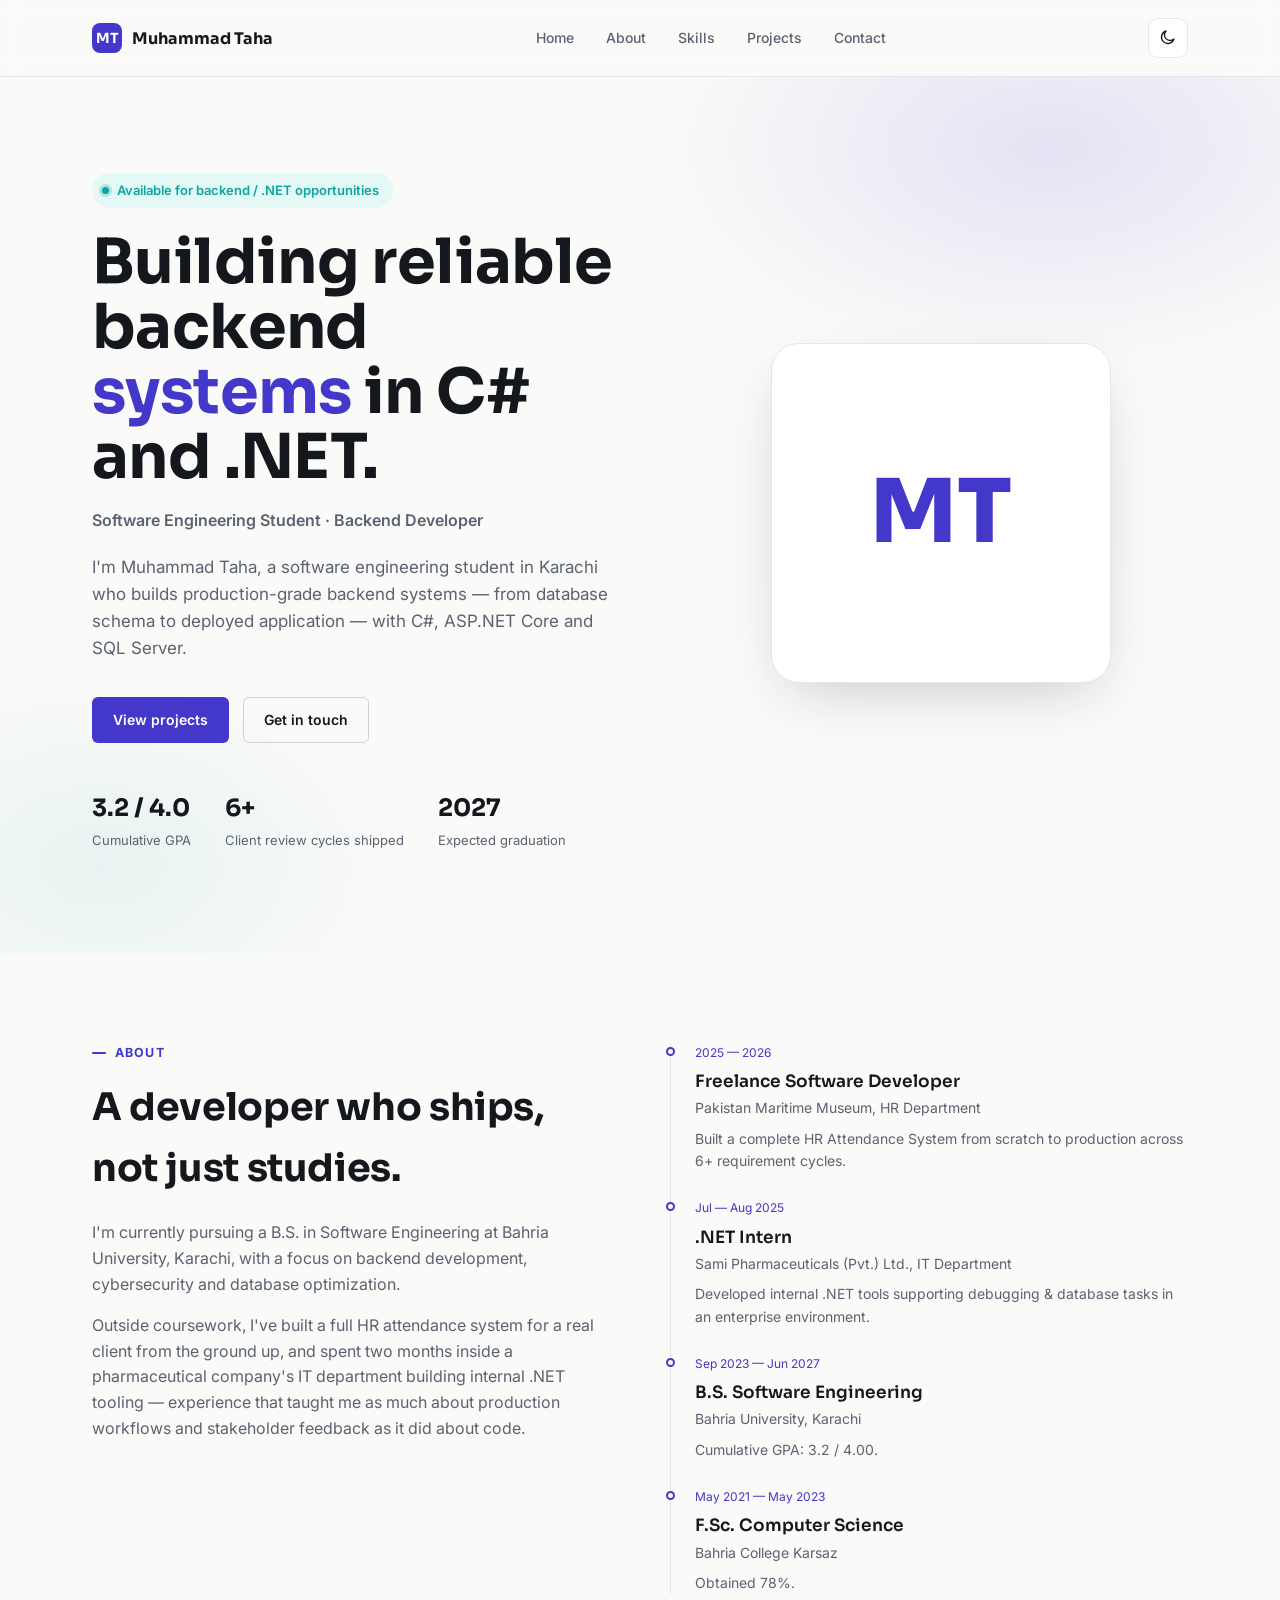
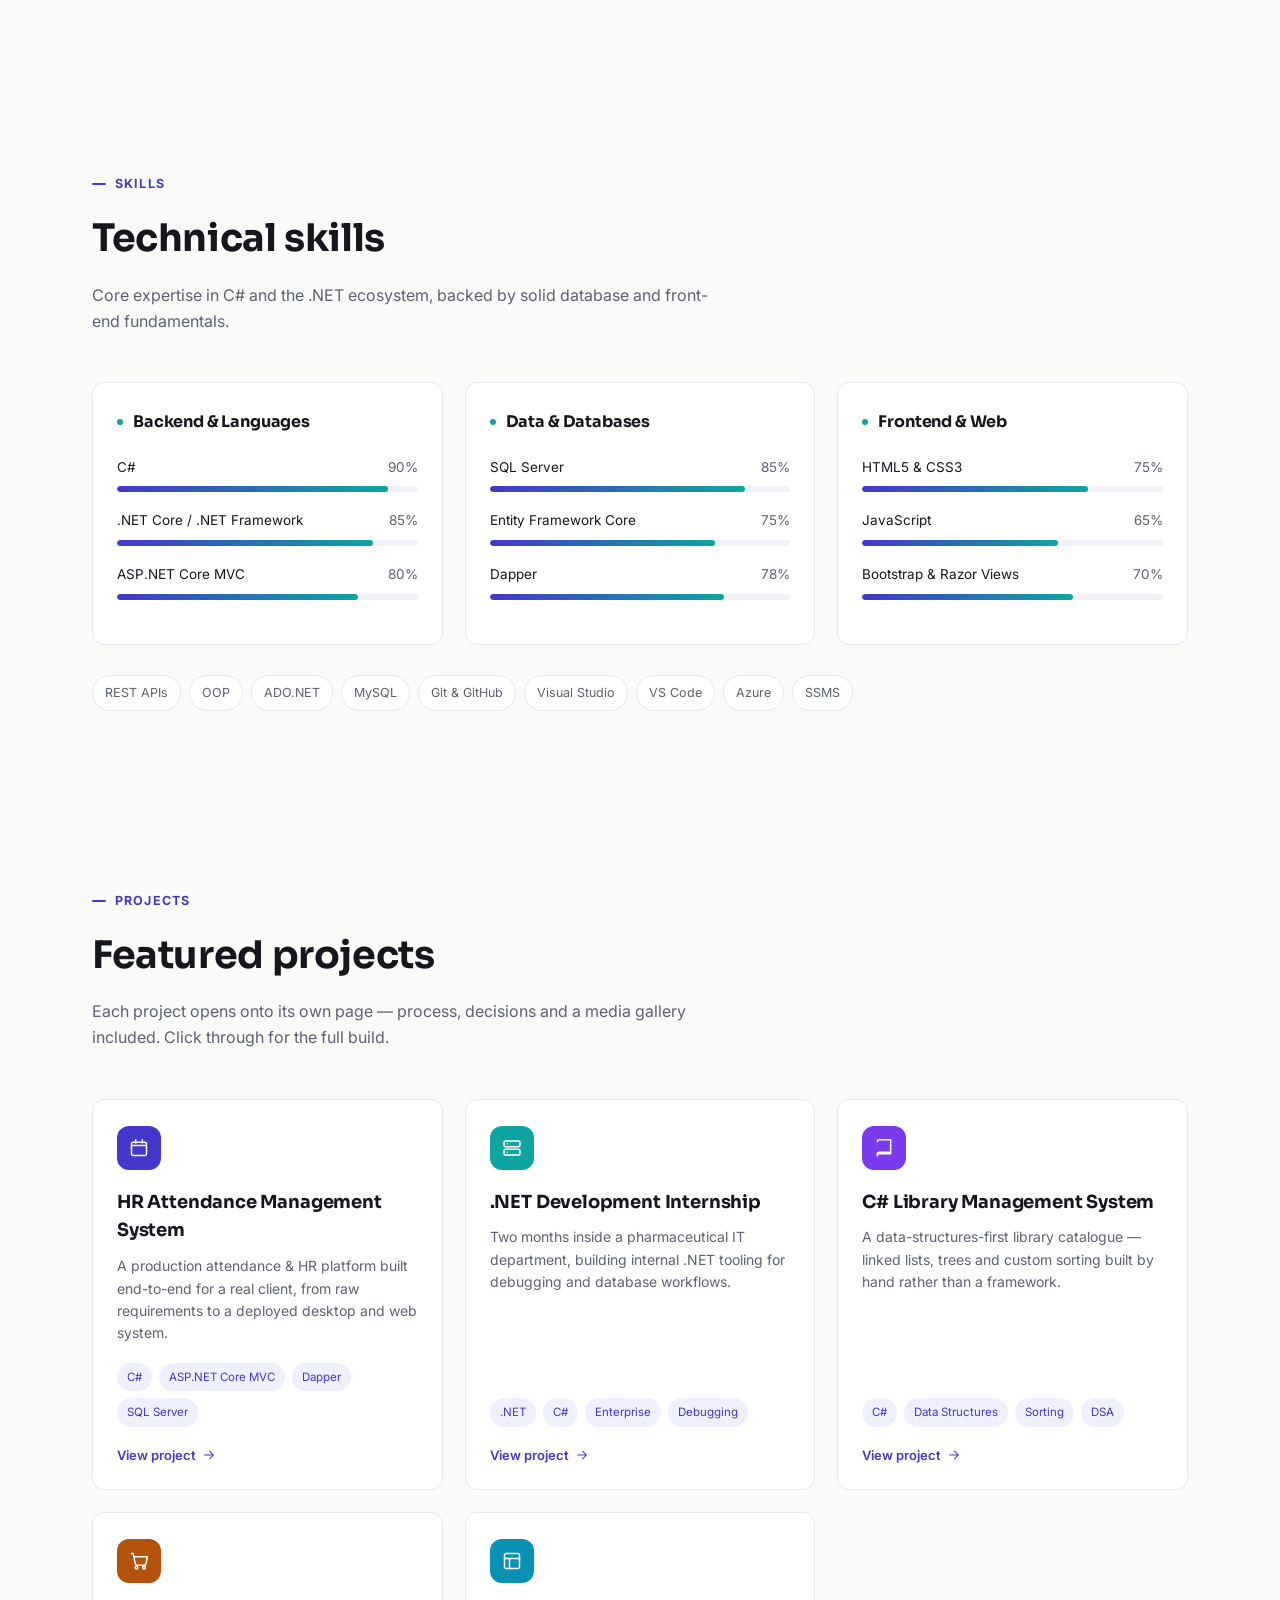
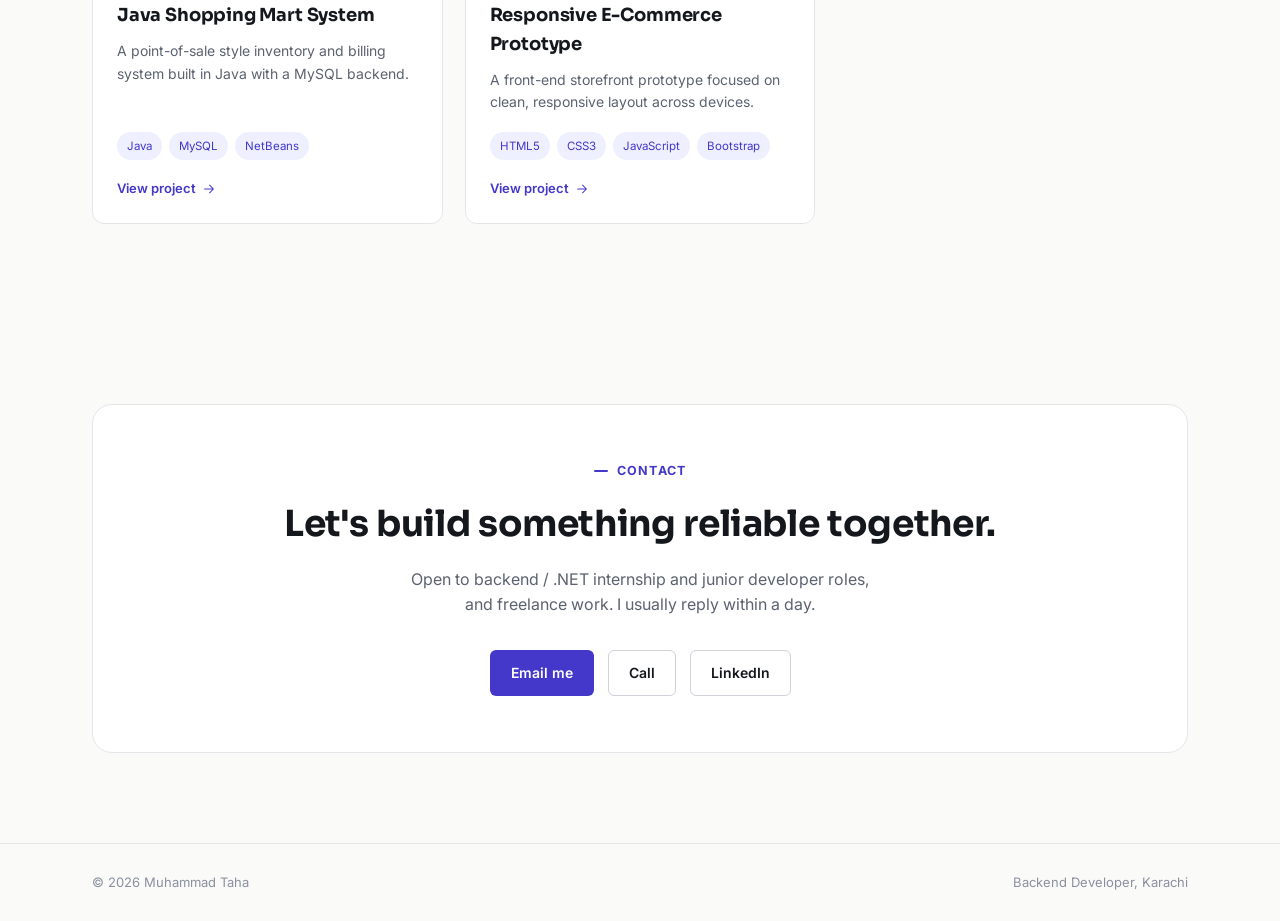
==== commit a49d2afd: "Add files via upload" ====
--- a/index.html
+++ b/index.html
@@ -56,22 +56,12 @@
         <div class="hero-stats" id="hero-stats"></div>
       </div>
 
-      <div class="manifest">
-        <div class="manifest-bar">
-          <span style="background:#E8654E"></span><span style="background:#F5B942"></span><span style="background:#2DD9C6"></span>
-          <span class="name">stack.json</span>
+      <div class="hero-photo reveal in">
+        <div class="hero-photo-glow"></div>
+        <div class="hero-photo-frame" id="hero-photo-frame">
+          <span class="hero-photo-initials" id="hero-photo-initials">MT</span>
         </div>
-        <div class="manifest-body">
-<div class="row"><span class="ln">1</span><span class="p">{</span></div>
-<div class="row"><span class="ln">2</span>  <span class="k">"developer"</span><span class="p">:</span> <span class="s">"Muhammad Taha"</span><span class="p">,</span></div>
-<div class="row"><span class="ln">3</span>  <span class="k">"focus"</span><span class="p">:</span> <span class="s">"Backend Development"</span><span class="p">,</span></div>
-<div class="row"><span class="ln">4</span>  <span class="k">"language"</span><span class="p">:</span> <span class="s">"C#"</span><span class="p">,</span></div>
-<div class="row"><span class="ln">5</span>  <span class="k">"framework"</span><span class="p">:</span> <span class="p">[</span><span class="s">".NET Core"</span><span class="p">,</span> <span class="s">"ASP.NET Core MVC"</span><span class="p">],</span></div>
-<div class="row"><span class="ln">6</span>  <span class="k">"dataAccess"</span><span class="p">:</span> <span class="p">[</span><span class="s">"ADO.NET"</span><span class="p">,</span> <span class="s">"EF Core"</span><span class="p">,</span> <span class="s">"Dapper"</span><span class="p">],</span></div>
-<div class="row"><span class="ln">7</span>  <span class="k">"database"</span><span class="p">:</span> <span class="s">"SQL Server"</span><span class="p">,</span></div>
-<div class="row"><span class="ln">8</span>  <span class="k">"status"</span><span class="p">:</span> <span class="s">"compiling career..."</span></div>
-<div class="row"><span class="ln">9</span><span class="p">}</span></div>
-        </div>
+        <button type="button" class="hero-photo-edit admin-only-visible" id="hero-photo-edit">Change photo</button>
       </div>
     </div>
   </div>
@@ -81,7 +71,7 @@
   <div class="container">
     <div class="about-grid">
       <div>
-        <div class="eyebrow">// about</div>
+        <div class="eyebrow">About</div>
         <h2 class="section-title" id="about-title"></h2>
         <div class="about-copy" id="about-copy" style="margin-top:22px;"></div>
       </div>
@@ -93,7 +83,7 @@
 <section id="skills">
   <div class="container">
     <div class="section-head">
-      <div class="eyebrow">// skills</div>
+      <div class="eyebrow">Skills</div>
       <h2 class="section-title">Technical skills</h2>
       <p class="section-sub" id="skills-subtitle"></p>
     </div>
@@ -107,7 +97,7 @@
 <section id="projects">
   <div class="container">
     <div class="section-head">
-      <div class="eyebrow">// projects</div>
+      <div class="eyebrow">Projects</div>
       <h2 class="section-title">Featured projects</h2>
       <p class="section-sub">Each project opens onto its own page — process, decisions and a media gallery included. Click through for the full build.</p>
     </div>
@@ -118,7 +108,7 @@
 <section id="contact">
   <div class="container">
     <div class="contact-box reveal">
-      <div class="eyebrow" style="justify-content:center;">// contact</div>
+      <div class="eyebrow" style="justify-content:center;">Contact</div>
       <h2 id="contact-title"></h2>
       <p id="contact-desc"></p>
       <div class="contact-links">
@@ -133,7 +123,7 @@
 <footer>
   <div class="container footer-inner">
     <span>© <span id="year"></span> Muhammad Taha</span>
-    <span>Built with C# on the mind, HTML in the hands.</span>
+    <span>Backend Developer, Karachi</span>
   </div>
 </footer>
 
--- a/css/styles.css
+++ b/css/styles.css
@@ -4,7 +4,7 @@
    world of manifests, builds and schemas, rendered minimal.
    ========================================================= */
 
-@import url('https://fonts.googleapis.com/css2?family=Space+Grotesk:wght@400;500;600;700&family=Inter:wght@400;500;600;700&family=JetBrains+Mono:wght@400;500;600&display=swap');
+@import url('https://fonts.googleapis.com/css2?family=Sora:wght@400;500;600;700;800&family=Inter:wght@400;500;600;700;800&display=swap');
 
 :root{
   --bg: #FAFAF9;
@@ -26,9 +26,9 @@
   --radius-sm: 6px;
   --radius: 12px;
   --radius-lg: 20px;
-  --font-display: 'Space Grotesk', sans-serif;
+  --font-display: 'Sora', 'Inter', sans-serif;
   --font-body: 'Inter', sans-serif;
-  --font-mono: 'JetBrains Mono', monospace;
+  --font-mono: 'Inter', sans-serif;
   --grid-dot: rgba(67,56,202,0.10);
   --ease-swift: cubic-bezier(.16,1,.3,1);
   --ease-spring: cubic-bezier(.34,1.56,.64,1);
@@ -88,28 +88,28 @@
   padding: 0 32px;
 }
 
-/* subtle blueprint grid used as ambient backdrop */
+/* soft ambient glow behind the hero — subtle, not a dev-tool grid */
 .grid-backdrop{
   position:absolute; inset:0;
-  background-image:
-    linear-gradient(var(--grid-dot) 1px, transparent 1px),
-    linear-gradient(90deg, var(--grid-dot) 1px, transparent 1px);
-  background-size: 44px 44px;
-  mask-image: radial-gradient(ellipse 70% 60% at 50% 0%, black 40%, transparent 90%);
+  background:
+    radial-gradient(560px 320px at 82% 8%, color-mix(in srgb, var(--accent) 12%, transparent), transparent 70%),
+    radial-gradient(420px 280px at 8% 90%, color-mix(in srgb, var(--accent-2) 8%, transparent), transparent 70%);
   pointer-events:none;
 }
 
 .eyebrow{
-  font-family: var(--font-mono);
-  font-size: 13px;
+  font-family: var(--font-body);
+  font-size: 12.5px;
+  font-weight: 700;
   color: var(--accent);
-  letter-spacing: 0.02em;
+  letter-spacing: 0.09em;
+  text-transform: uppercase;
   display:flex;
   align-items:center;
-  gap:10px;
+  gap:9px;
   margin-bottom: 14px;
 }
-.eyebrow::before{ content:''; width:16px; height:1px; background:var(--accent); display:inline-block; }
+.eyebrow::before{ content:''; width:14px; height:2px; border-radius:1px; background:var(--accent); display:inline-block; }
 
 /* ---------- Nav ---------- */
 .nav{
@@ -124,8 +124,8 @@
   max-width: 1160px; margin:0 auto;
 }
 .logo{
-  font-family: var(--font-mono);
-  font-weight: 600;
+  font-family: var(--font-display);
+  font-weight: 700;
   font-size: 16px;
   display:flex; align-items:center; gap:10px;
   background:none; border:none; padding:0; cursor:pointer; color: var(--text);
@@ -218,13 +218,17 @@
   position:relative;
 }
 .hero-kicker{
-  font-family: var(--font-mono);
+  font-family: var(--font-body);
   font-size: 13px;
+  font-weight: 600;
   color: var(--accent-2);
-  margin-bottom: 18px;
-  display:flex; align-items:center; gap:8px;
-}
-.hero-kicker .dot{ width:8px; height:8px; border-radius:50%; background: var(--accent-2); box-shadow: 0 0 0 3px var(--accent-2-soft); }
+  margin-bottom: 22px;
+  display:inline-flex; align-items:center; gap:8px;
+  padding: 7px 14px 7px 10px;
+  border-radius: 999px;
+  background: var(--accent-2-soft);
+}
+.hero-kicker .dot{ width:7px; height:7px; border-radius:50%; background: var(--accent-2); box-shadow: 0 0 0 3px color-mix(in srgb, var(--accent-2) 25%, transparent); }
 .hero h1{
   font-size: clamp(38px, 5.4vw, 62px);
   line-height: 1.05;
@@ -232,7 +236,8 @@
 }
 .hero h1 .accent{ color: var(--accent); }
 .hero-role{
-  font-family: var(--font-mono);
+  font-family: var(--font-body);
+  font-weight: 600;
   color: var(--text-muted);
   font-size: 16px;
   margin-top: 18px;
@@ -251,31 +256,37 @@
 .hero-stat b{ display:block; font-family: var(--font-display); font-size: 24px; }
 .hero-stat span{ font-size: 13px; color: var(--text-muted); }
 
-/* signature element: manifest card */
-.manifest{
+/* hero profile photo */
+.hero-photo{ position:relative; display:flex; align-items:center; justify-content:center; }
+.hero-photo-glow{
+  position:absolute; inset:6%;
+  background: radial-gradient(closest-side, color-mix(in srgb, var(--accent) 24%, transparent), transparent 75%);
+  filter: blur(30px);
+  z-index:0;
+}
+.hero-photo-frame{
+  position:relative; z-index:1;
+  width:min(340px, 78%);
+  aspect-ratio: 1 / 1;
+  border-radius: 28px;
+  overflow:hidden;
   background: var(--bg-elevated);
-  border: 1px solid var(--border);
-  border-radius: var(--radius-lg);
+  border:1px solid var(--border);
   box-shadow: var(--shadow-lg);
-  overflow:hidden;
-  font-family: var(--font-mono);
-  font-size: 13.5px;
-}
-.manifest-bar{
-  display:flex; align-items:center; gap:8px;
-  padding: 12px 16px;
-  border-bottom: 1px solid var(--border);
-  background: var(--bg-sunken);
-}
-.manifest-bar span{ width:10px; height:10px; border-radius:50%; background: var(--border-strong); }
-.manifest-bar .name{ margin-left:8px; color: var(--text-muted); font-size:12px; }
-.manifest-body{ padding: 22px 24px 26px; overflow-x:auto; }
-.manifest-body .ln{ color: var(--text-faint); display:inline-block; width:20px; user-select:none; }
-.manifest-body .row{ white-space:pre; }
-.k{ color: var(--accent-2); }
-.s{ color: var(--accent); }
-.p{ color: var(--text-faint); }
-.n{ color: var(--text); }
+  display:flex; align-items:center; justify-content:center;
+}
+.hero-photo-frame img{ width:100%; height:100%; object-fit:cover; display:block; }
+.hero-photo-frame .hero-photo-initials{ font-family: var(--font-display); font-size:88px; font-weight:800; color: var(--accent); }
+.hero-photo-edit{
+  position:absolute; bottom:16px; left:50%; transform:translateX(-50%);
+  font-family: var(--font-body); font-size:12.5px; font-weight:600;
+  padding: 9px 16px; border-radius:999px;
+  background: color-mix(in srgb, var(--bg-elevated) 90%, transparent);
+  backdrop-filter: blur(6px);
+  border:1px solid var(--border-strong); color: var(--text);
+  z-index:2; white-space:nowrap;
+}
+.hero-photo-edit:hover{ border-color: var(--accent); color: var(--accent); }
 
 /* ---------- Section shell ---------- */
 section{ padding: 90px 0; }
@@ -486,7 +497,7 @@
 .pd-section{ padding: 54px 0; }
 .pd-section + .pd-section{ border-top: 1px solid var(--border); }
 .pd-section-head{ max-width: 720px; margin-bottom: 30px; }
-.pd-section-num{ font-family: var(--font-mono); color: var(--accent); font-size:13px; margin-bottom:12px; display:block; }
+.pd-section-num{ font-family: var(--font-body); font-weight:700; text-transform:uppercase; letter-spacing:0.08em; color: var(--accent); font-size:12px; margin-bottom:12px; display:block; }
 .pd-section-heading{ font-size: clamp(22px, 2.8vw, 30px); font-weight:700; }
 .pd-section-sub{ font-family: var(--font-mono); color: var(--text-muted); font-size:14px; margin-top:10px; }
 .pd-section-desc{ margin-top:18px; color: var(--text-muted); font-size:16px; max-width:720px; }
@@ -867,25 +878,3 @@
 @media (max-width: 520px){
   .admin-bar{ left:12px; right:12px; bottom:12px; }
 }
-
-/* Profile popup (click name/logo) */
-.profile-modal{ max-width: 420px; text-align:center; }
-.profile-modal-avatar{
-  width:200px; height:200px; border-radius:50%;
-  background: var(--accent); color:#fff;
-  display:flex; align-items:center; justify-content:center;
-  font-family: var(--font-display); font-size:60px; font-weight:700;
-  margin: 4px auto 18px; overflow:hidden; position:relative;
-}
-.profile-modal-avatar img{ width:100%; height:100%; object-fit:cover; display:block; }
-.profile-modal-name{ font-family: var(--font-display); font-weight:700; font-size:22px; }
-.profile-modal-role{ color: var(--accent); font-family: var(--font-mono); font-size:12.5px; margin-top:6px; }
-.profile-modal-bio{ color: var(--text-muted); font-size:14px; line-height:1.6; margin-top:14px; text-align:left; }
-.profile-modal-links{ display:flex; gap:10px; justify-content:center; margin-top:20px; flex-wrap:wrap; }
-.profile-modal-avatar-btn{
-  margin-top:10px;
-  font-family: var(--font-mono); font-size:12px;
-  padding: 7px 12px; border-radius:999px;
-  border: 1px dashed var(--border-strong); background: transparent; color: var(--accent);
-}
-.profile-modal-avatar-btn:hover{ background: var(--accent-soft); }
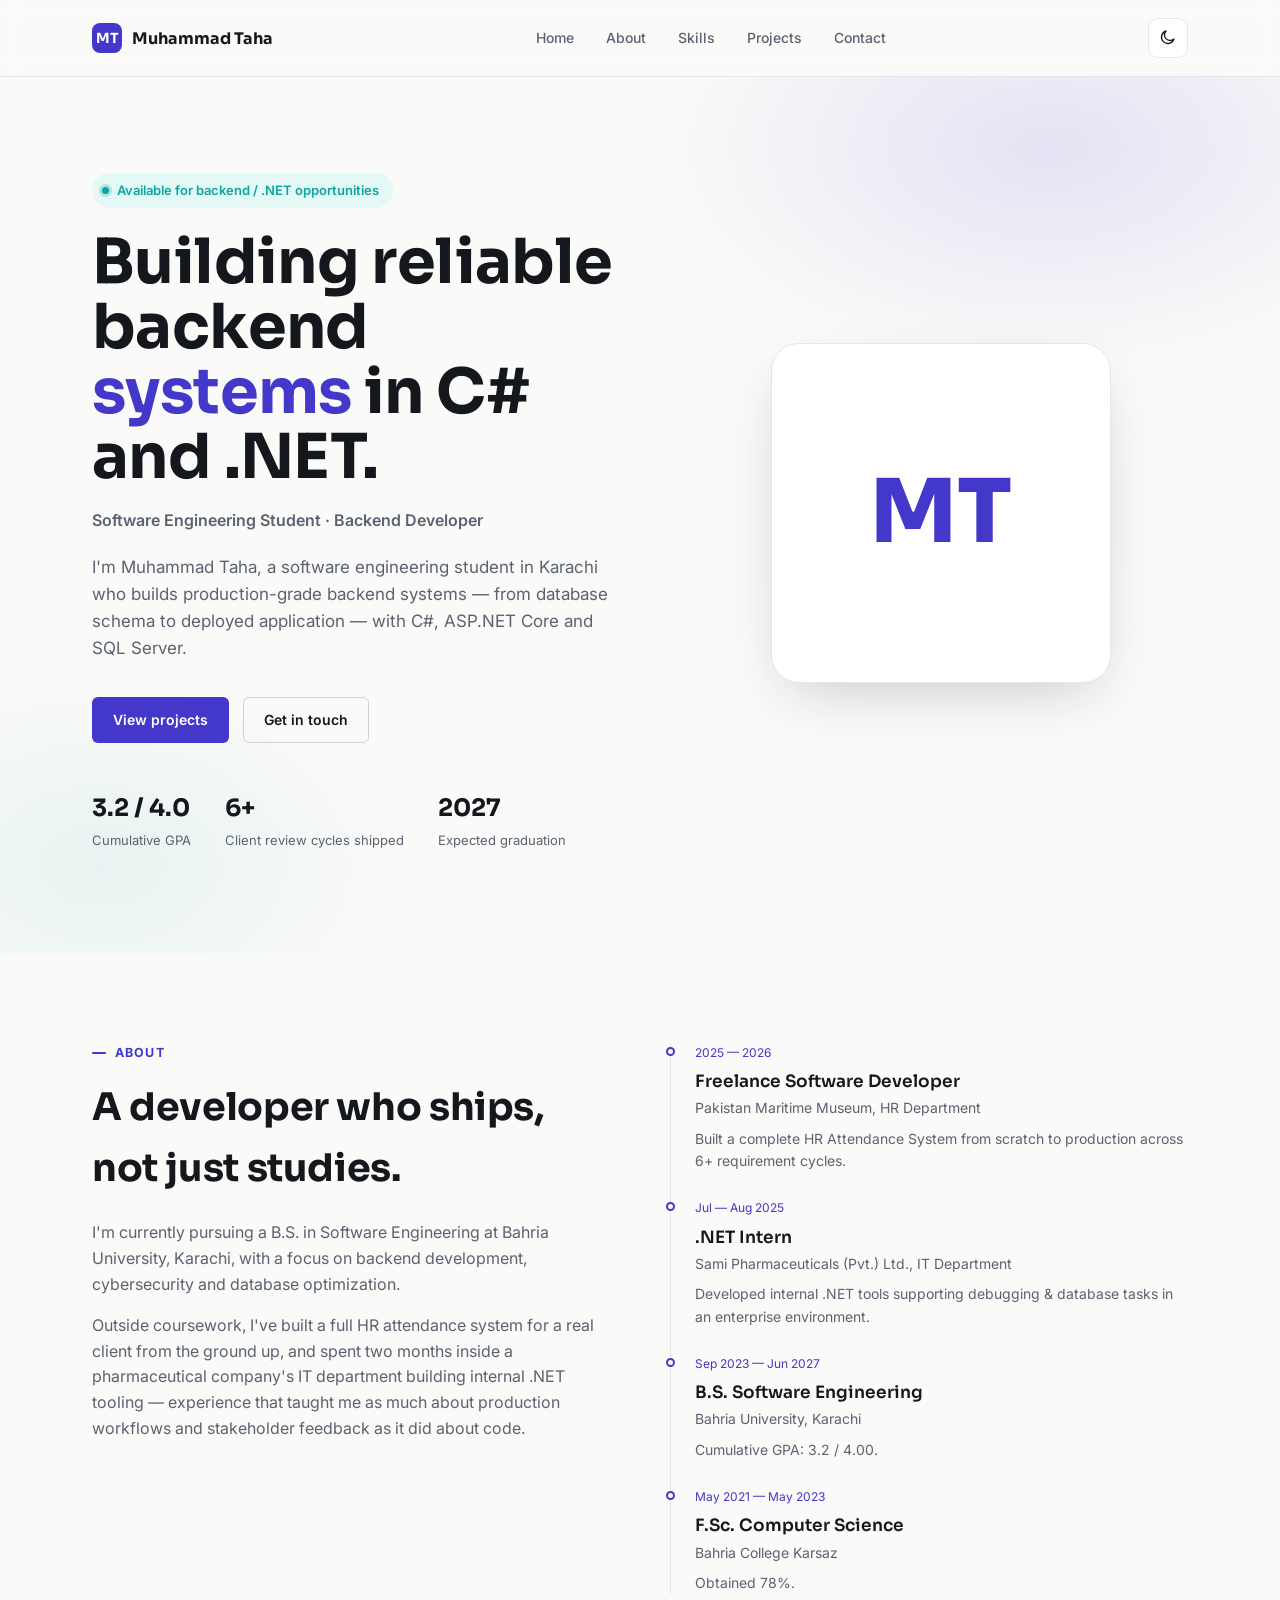
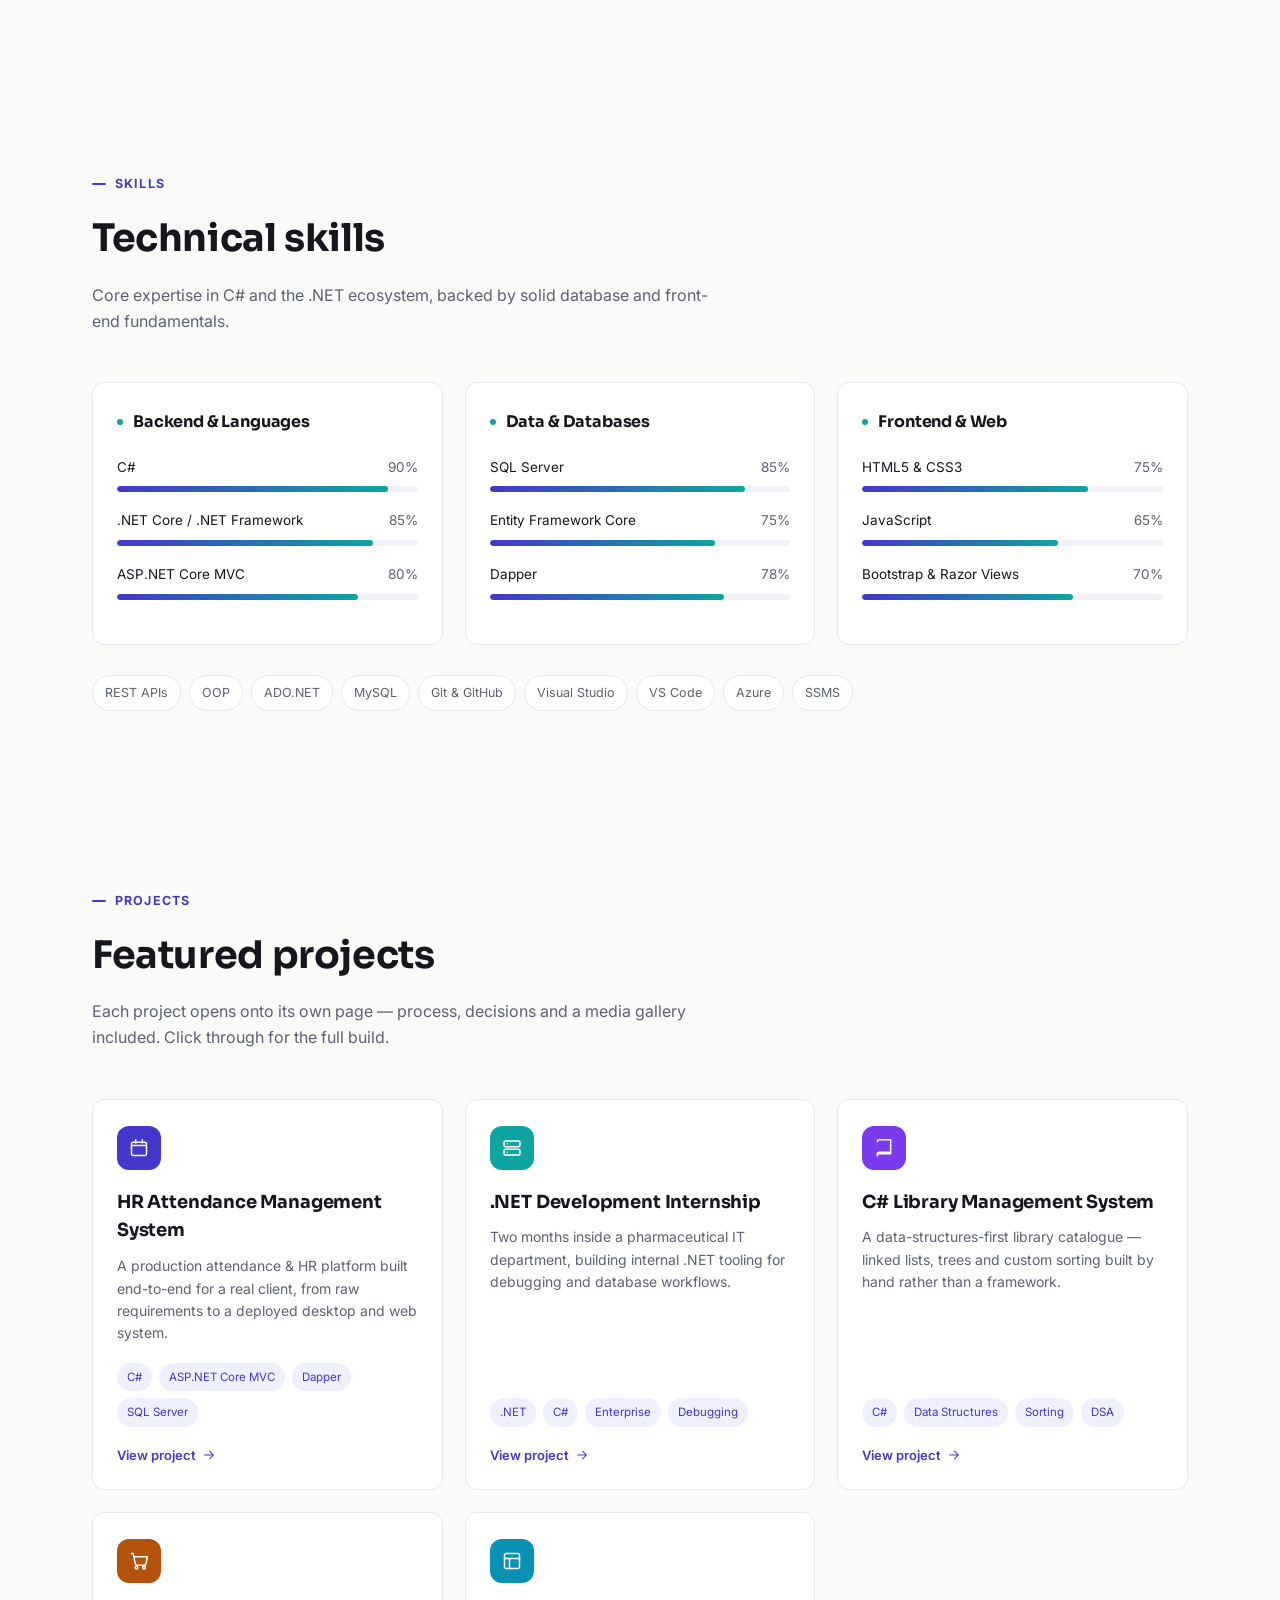
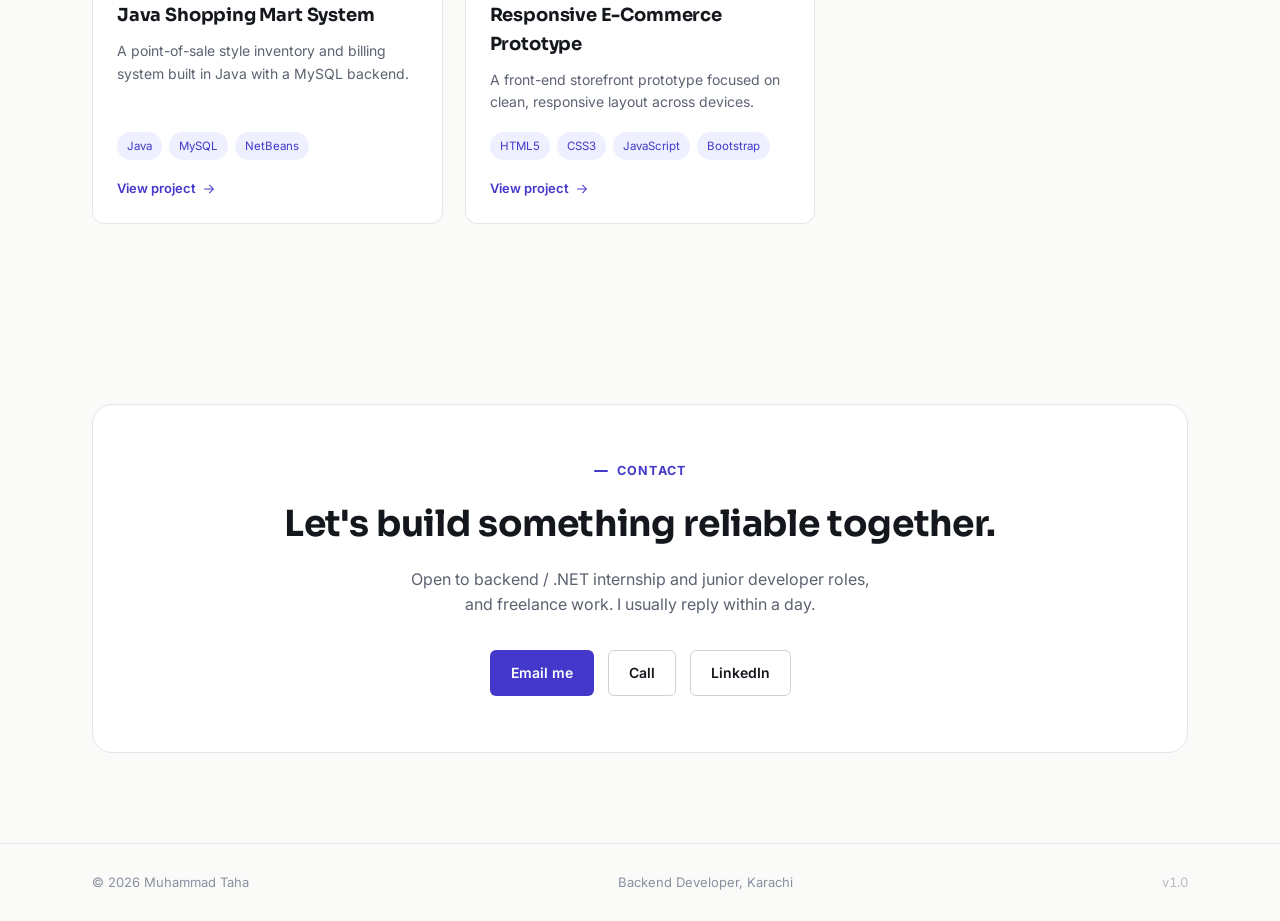
==== commit 13417cad: "Add files via upload" ====
--- a/index.html
+++ b/index.html
@@ -5,6 +5,7 @@
 <meta name="viewport" content="width=device-width, initial-scale=1.0">
 <title>Muhammad Taha — Backend Developer</title>
 <meta name="description" content="Muhammad Taha — Backend Developer specializing in C# and the .NET ecosystem. Portfolio of production and personal projects.">
+<meta name="app-version" content="1.0">
 <link rel="icon" href="data:image/svg+xml,<svg xmlns=%22http://www.w3.org/2000/svg%22 viewBox=%220 0 24 24%22><rect width=%2224%22 height=%2224%22 rx=%226%22 fill=%22%234338CA%22/><text x=%2212%22 y=%2216.5%22 font-family=%22monospace%22 font-size=%2211%22 fill=%22white%22 text-anchor=%22middle%22>MT</text></svg>">
 <link rel="stylesheet" href="css/styles.css">
 <script>
@@ -124,6 +125,7 @@
   <div class="container footer-inner">
     <span>© <span id="year"></span> Muhammad Taha</span>
     <span>Backend Developer, Karachi</span>
+    <span id="footer-version" class="footer-version"></span>
   </div>
 </footer>
 
--- a/css/styles.css
+++ b/css/styles.css
@@ -430,7 +430,8 @@
   display:flex; justify-content:space-between; align-items:center;
   font-size:13px; color: var(--text-faint); flex-wrap:wrap; gap:10px;
 }
-.footer-inner span{ font-family: var(--font-mono); }
+.footer-inner span{ font-family: var(--font-body); }
+.footer-version{ opacity:.6; font-variant-numeric: tabular-nums; }
 
 /* ================= Responsive ================= */
 @media (max-width: 920px){
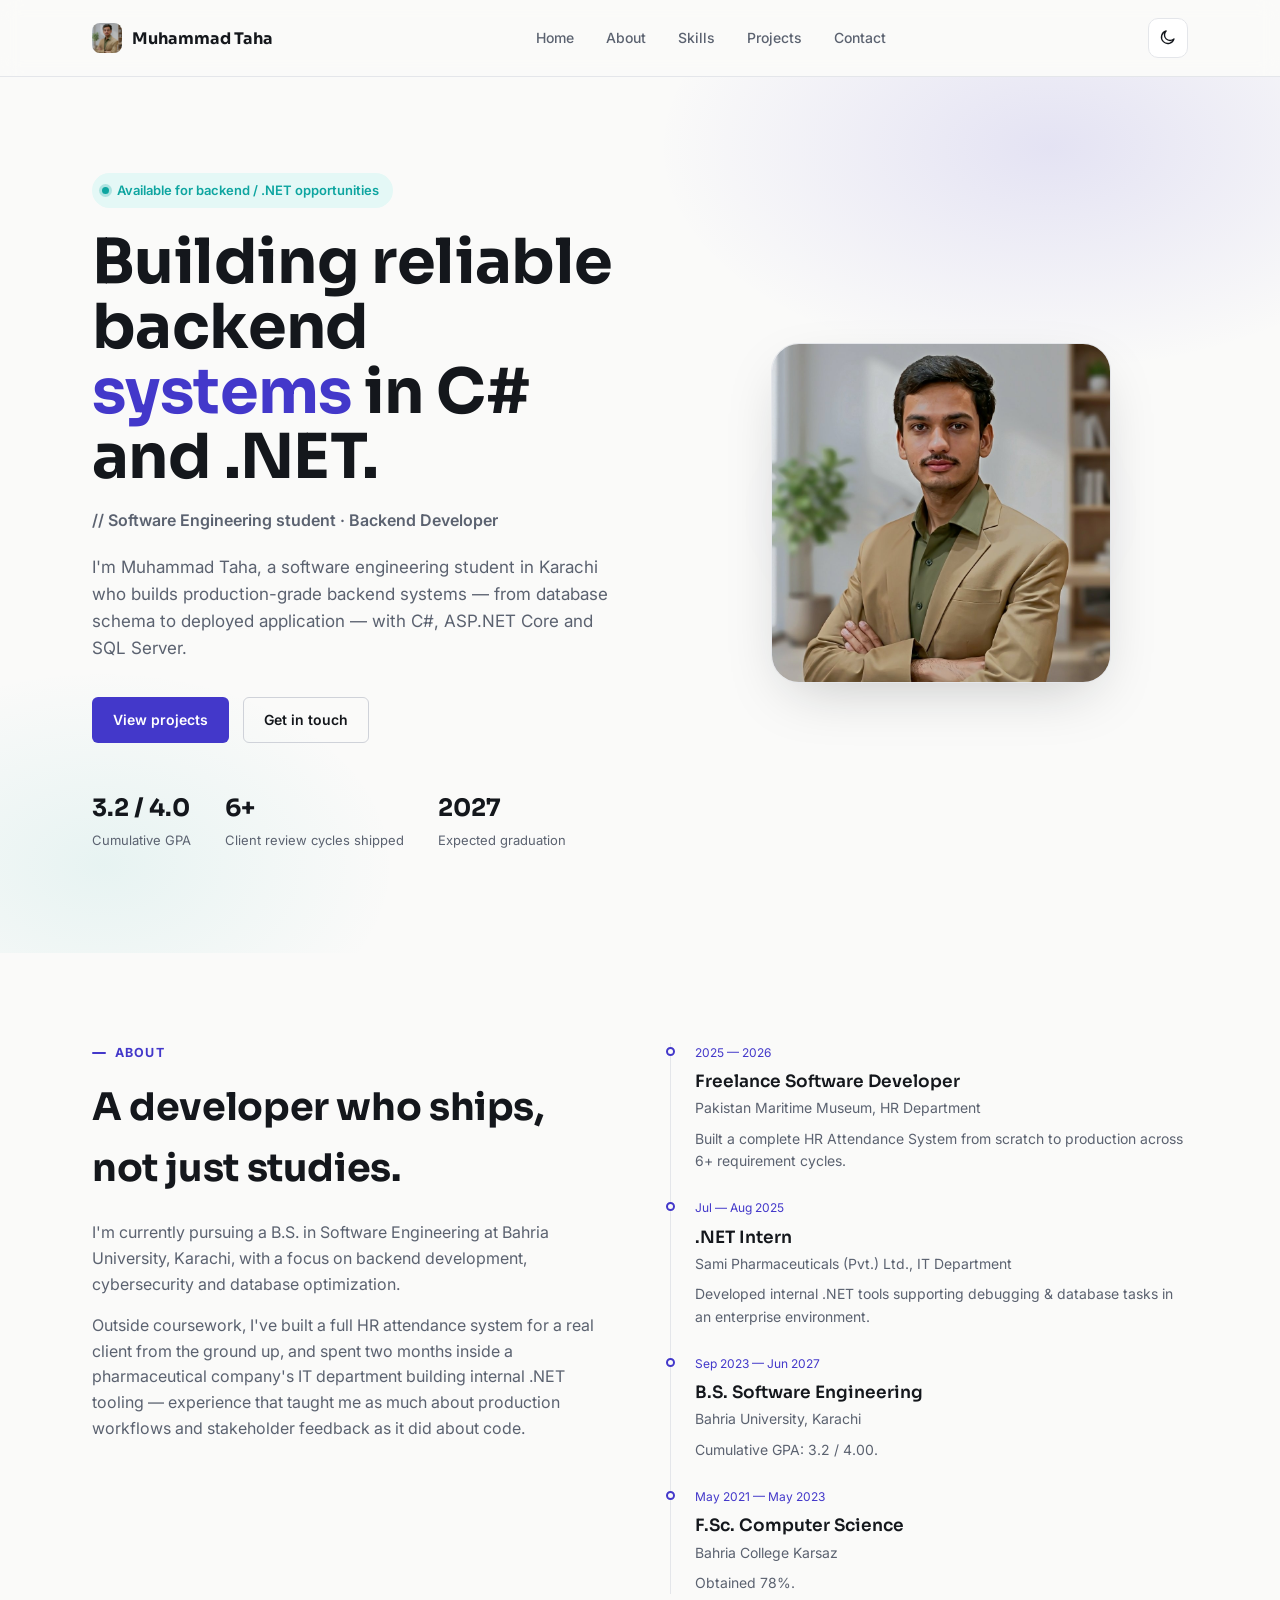
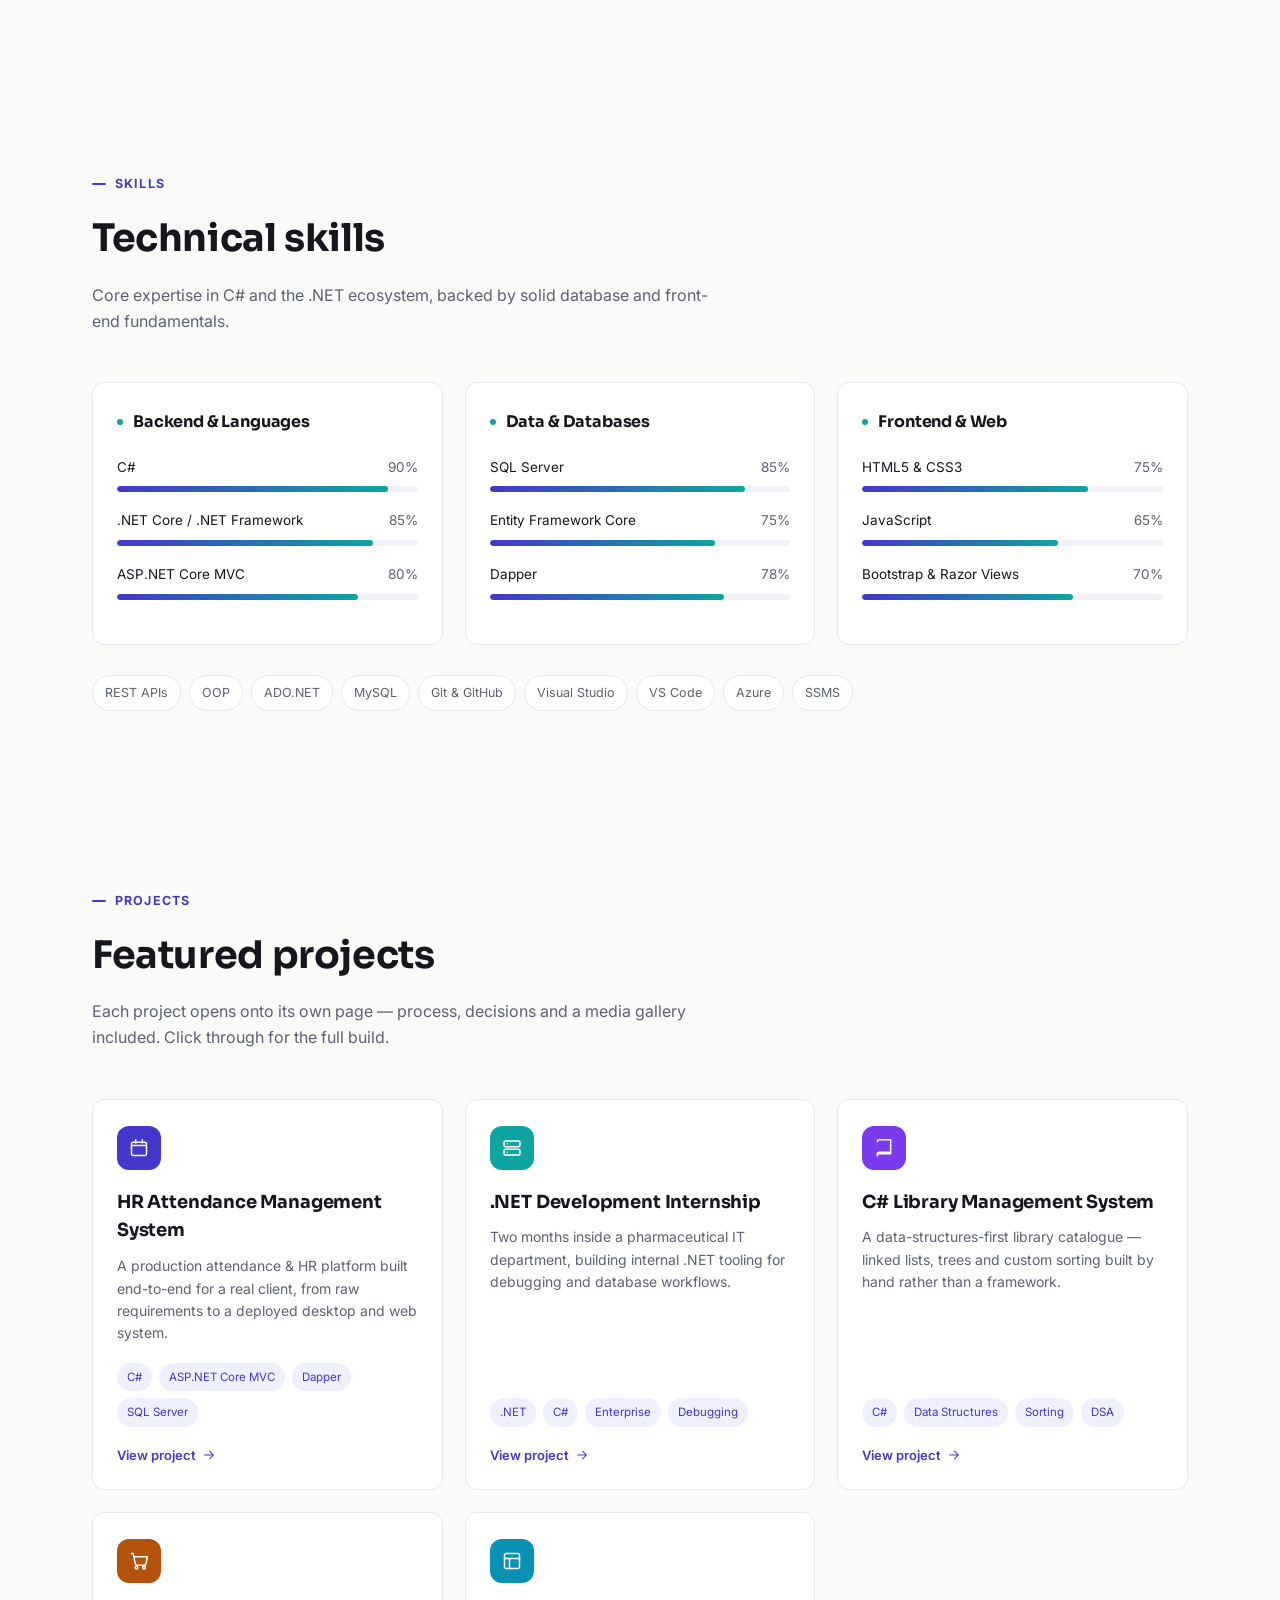
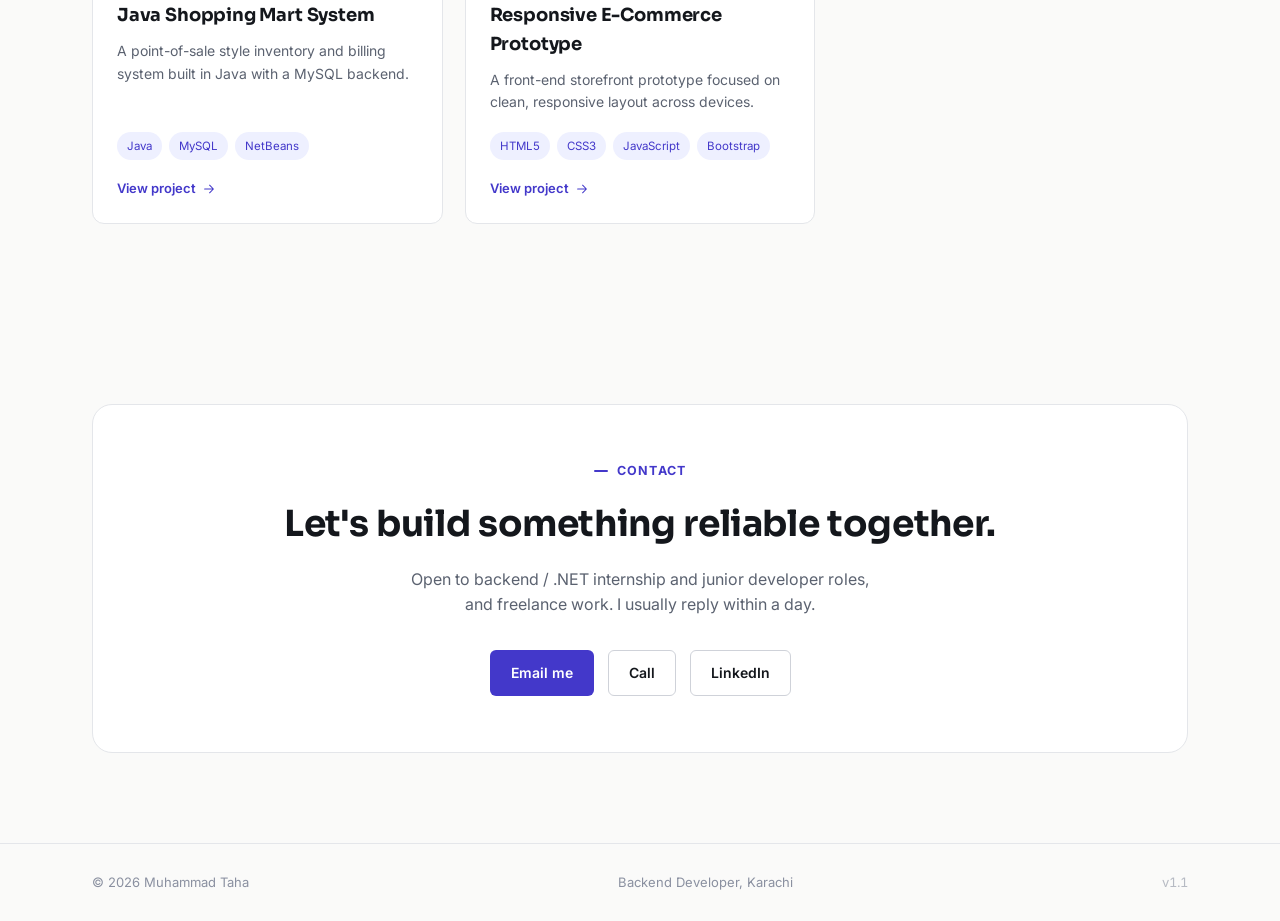
==== commit 8b68ac3a: "Admin panel: bump to v1.1 (8/7/2026, 3:27:18 PM)" ====
--- a/index.html
+++ b/index.html
@@ -5,9 +5,9 @@
 <meta name="viewport" content="width=device-width, initial-scale=1.0">
 <title>Muhammad Taha — Backend Developer</title>
 <meta name="description" content="Muhammad Taha — Backend Developer specializing in C# and the .NET ecosystem. Portfolio of production and personal projects.">
-<meta name="app-version" content="1.0">
+<meta name="app-version" content="1.1">
 <link rel="icon" href="data:image/svg+xml,<svg xmlns=%22http://www.w3.org/2000/svg%22 viewBox=%220 0 24 24%22><rect width=%2224%22 height=%2224%22 rx=%226%22 fill=%22%234338CA%22/><text x=%2212%22 y=%2216.5%22 font-family=%22monospace%22 font-size=%2211%22 fill=%22white%22 text-anchor=%22middle%22>MT</text></svg>">
-<link rel="stylesheet" href="css/styles.css">
+<link rel="stylesheet" href="css/styles.css?v=1.1">
 <script>
   // set theme before paint to avoid flash
   (function(){ var t = localStorage.getItem('mt-portfolio-theme'); if(!t){ t = window.matchMedia('(prefers-color-scheme: dark)').matches ? 'dark':'light'; } document.documentElement.setAttribute('data-theme', t); })();
@@ -129,17 +129,17 @@
   </div>
 </footer>
 
-<script src="js/icons.js"></script>
-<script src="js/theme.js"></script>
-<script src="js/projects-data.js"></script>
-<script src="js/site-data.js"></script>
-<script src="js/store.js"></script>
-<script src="js/media-store.js"></script>
-<script src="js/auth.js"></script>
-<script src="js/github-publish.js"></script>
-<script src="js/admin.js"></script>
-<script src="js/site-render.js"></script>
-<script src="js/main.js"></script>
+<script src="js/icons.js?v=1.1"></script>
+<script src="js/theme.js?v=1.1"></script>
+<script src="js/projects-data.js?v=1.1"></script>
+<script src="js/site-data.js?v=1.1"></script>
+<script src="js/store.js?v=1.1"></script>
+<script src="js/media-store.js?v=1.1"></script>
+<script src="js/auth.js?v=1.1"></script>
+<script src="js/github-publish.js?v=1.1"></script>
+<script src="js/admin.js?v=1.1"></script>
+<script src="js/site-render.js?v=1.1"></script>
+<script src="js/main.js?v=1.1"></script>
 <script>document.getElementById('year').textContent = new Date().getFullYear();</script>
 </body>
 </html>
